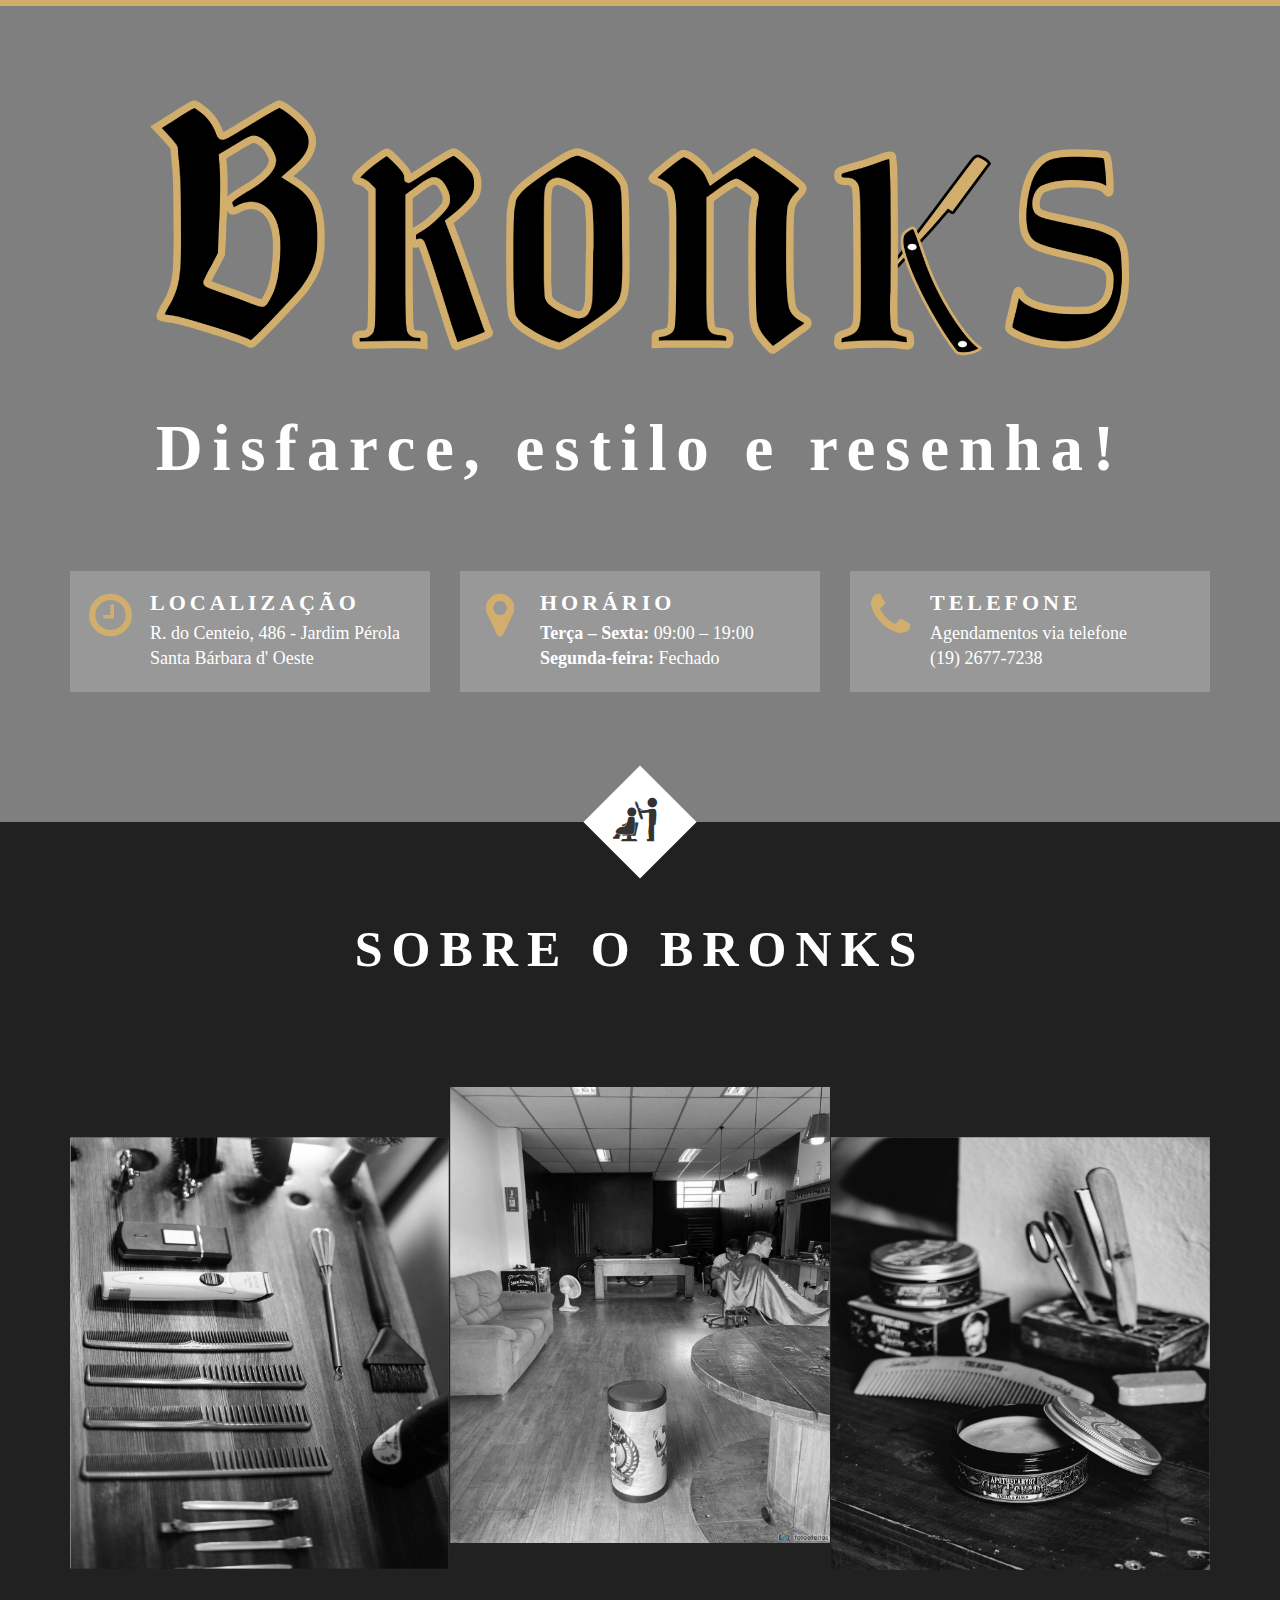
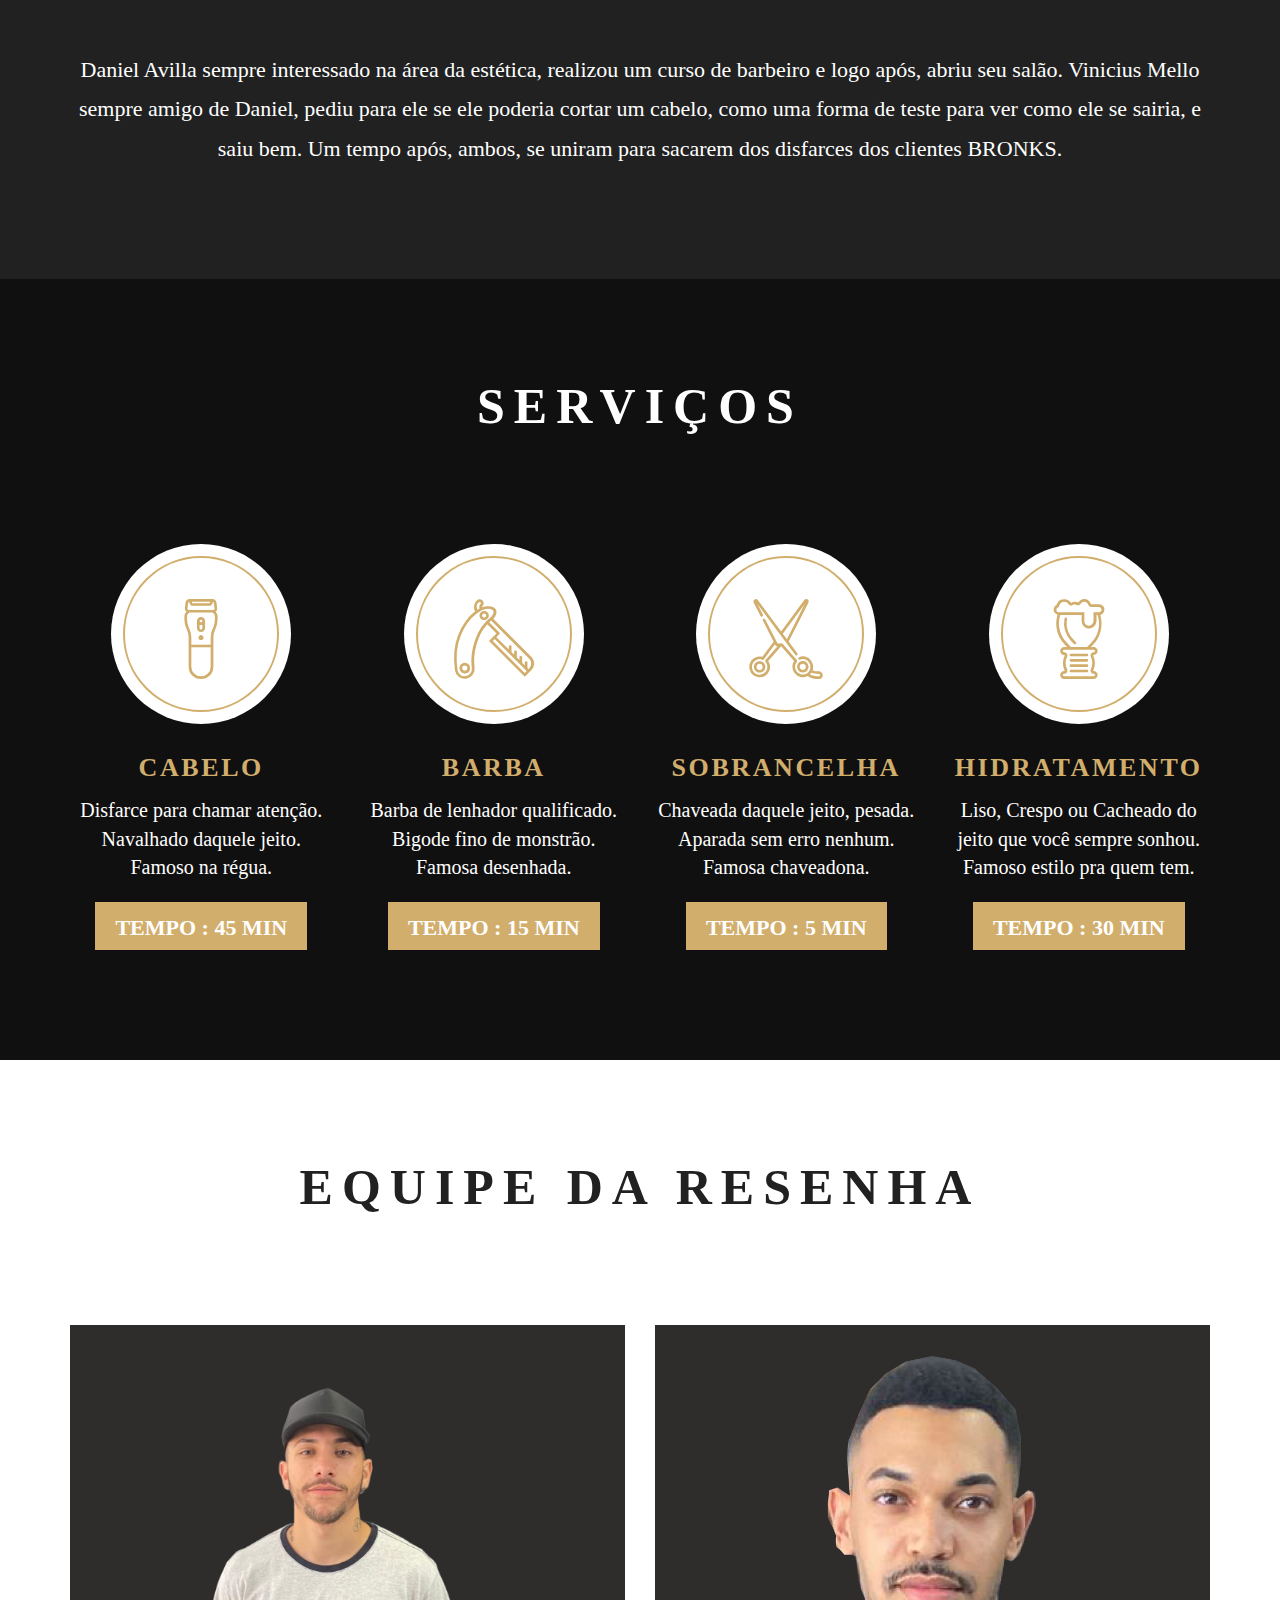
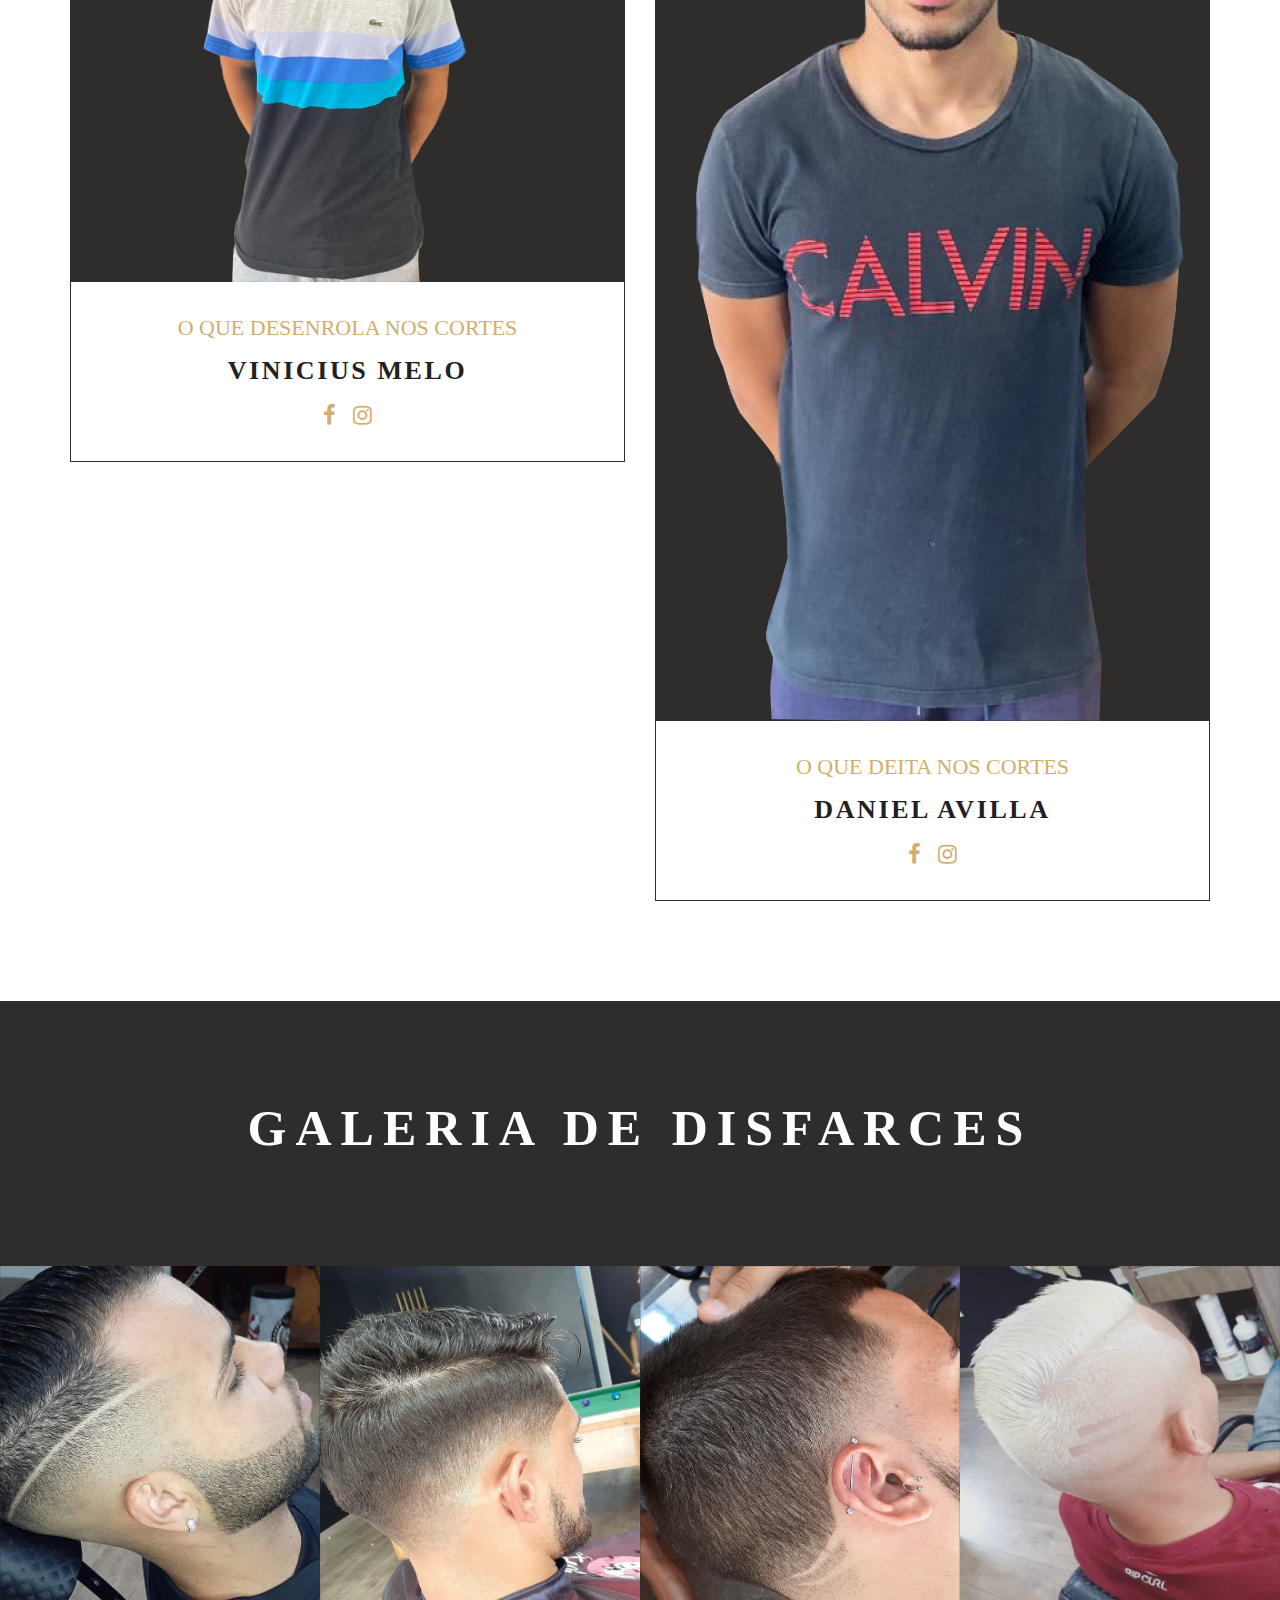
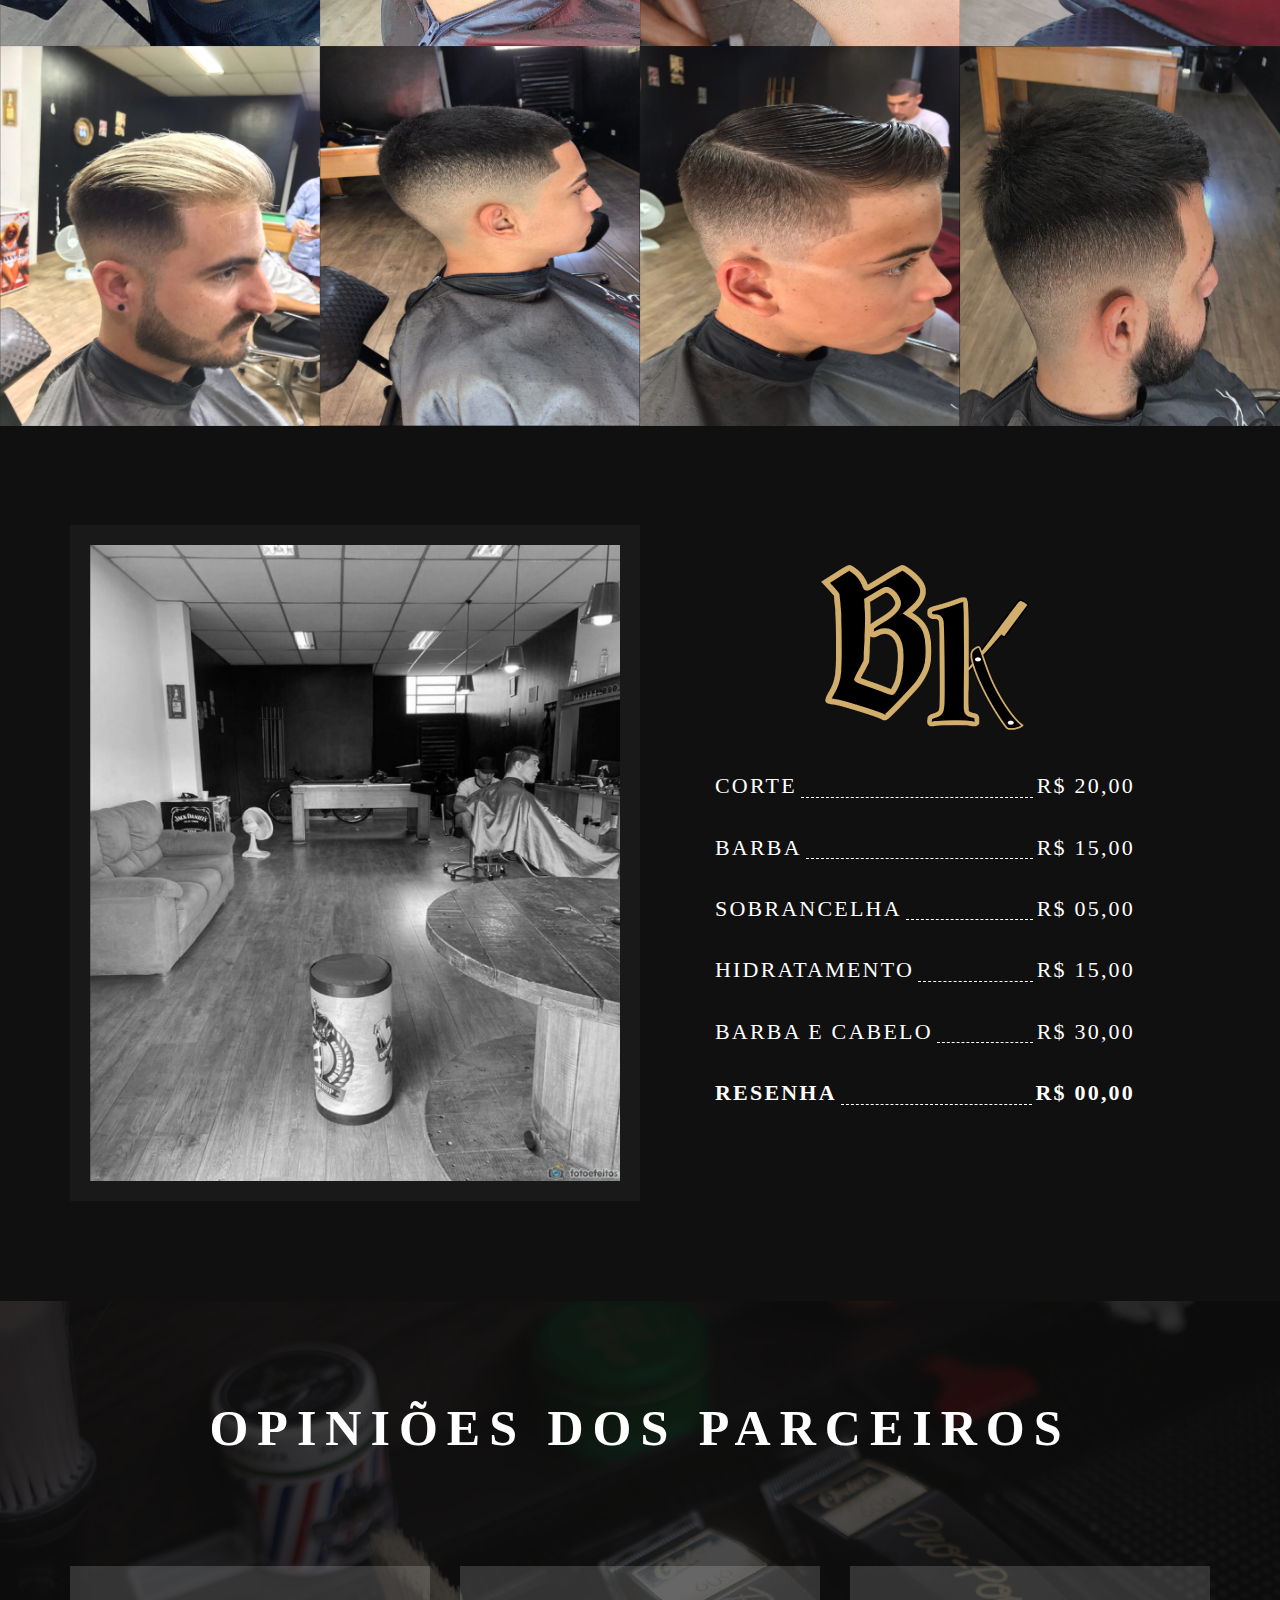
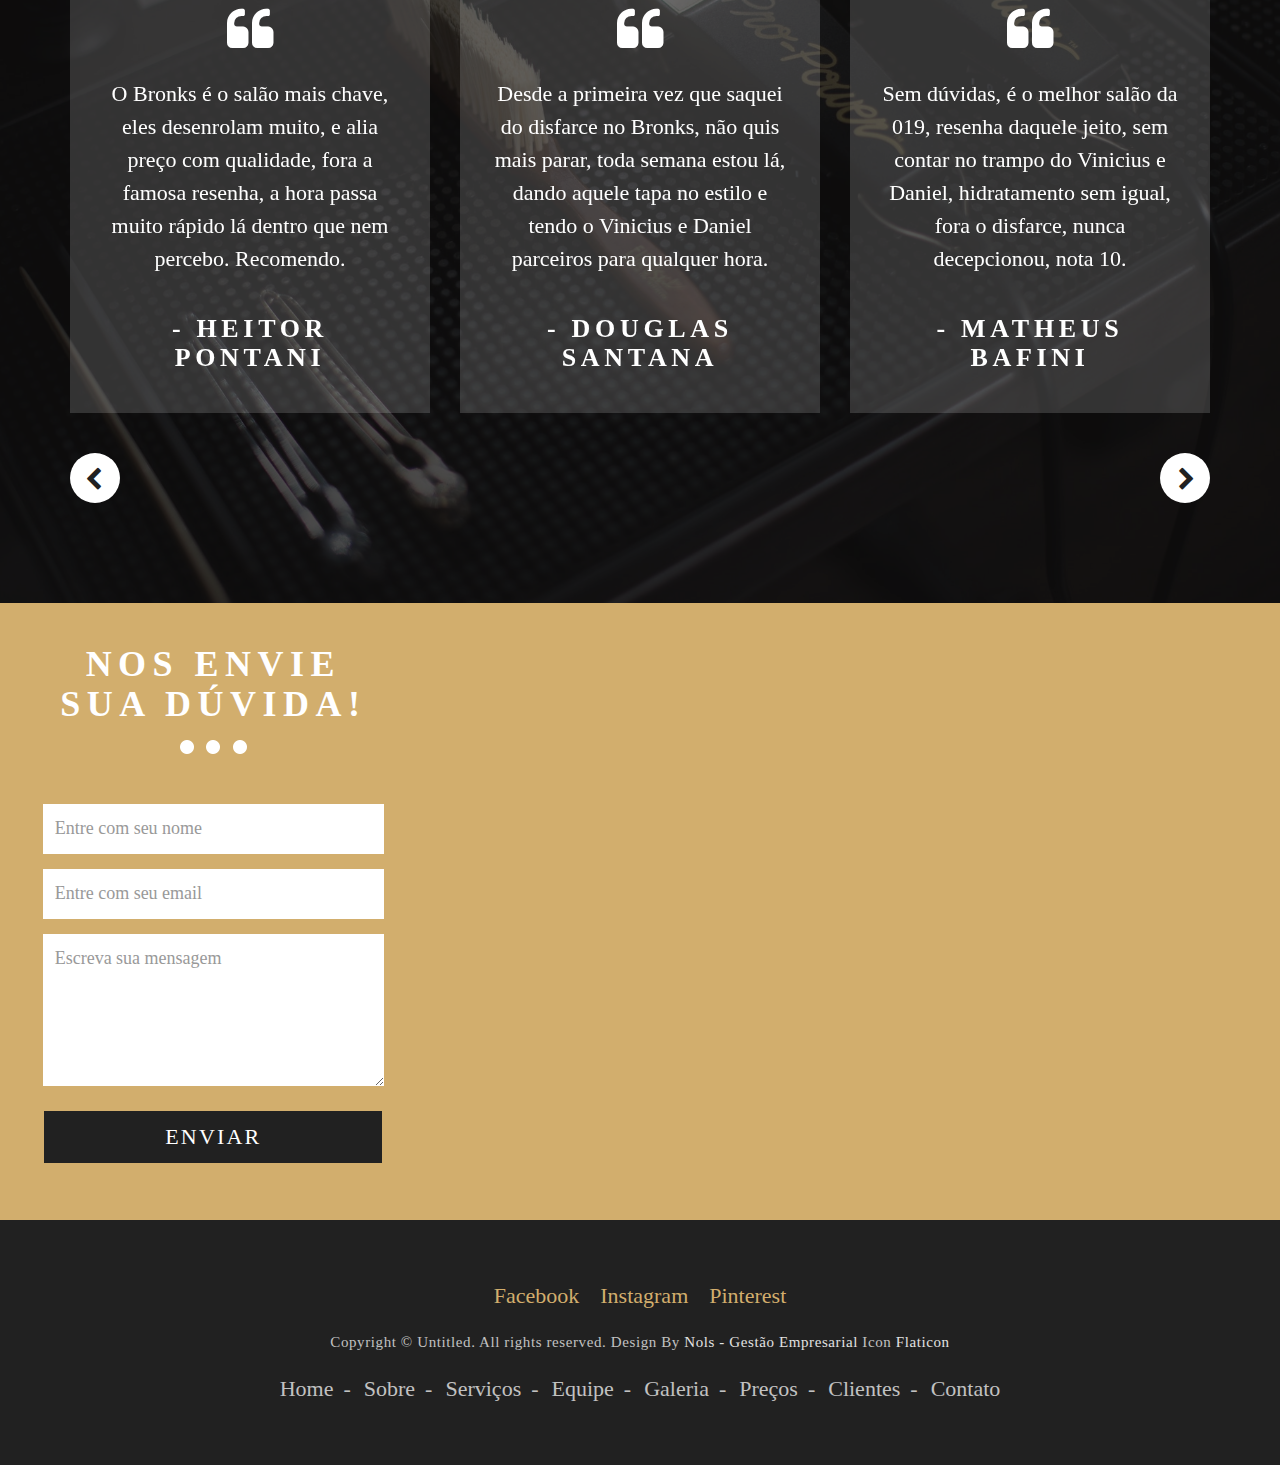
==== index.html @ 3aa50d5a "Commit inicial" ====
<!DOCTYPE html>
<html lang="br">
<head>
	<!-- Meta -->
	<meta charset="utf-8">
	<meta http-equiv="X-UA-Compatible" content="IE=edge">
	<meta name="viewport" content="width=device-width, initial-scale=1.0">
	<meta name="description" content="">
    <meta name="keywords" content="">
	<meta name="author" content="Awaiken Theme">
	
	<!-- Page Title -->
	<title>Bronks Barbershop</title>

	<!-- Google Fonts css-->
	<link href="https://fonts.googleapis.com/css?family=Josefin+Sans:400,600,700%7CMontserrat:400,500,600,700,800,900" rel="stylesheet">

	<!-- Bootstrap css -->
	<link href="css/bootstrap.min.css" rel="stylesheet" media="screen">

	<!-- Font Awesome & Flat icon css-->
	<link href="css/font-awesome.min.css" rel="stylesheet" media="screen">
	<link href="css/flaticon.css" rel="stylesheet" media="screen">
	<link rel = "shortcut icon"  href="responsivo.ico">

	<!-- Carousel css -->
	<link rel="stylesheet" href="css/owl.carousel.css">

	<!-- Slick nav css -->
	<link rel="stylesheet" href="css/slicknav.css">

	<!-- Main custom css -->
	<link href="css/custom.css" rel="stylesheet" media="screen" >

	<!-- HTML5 shim and Respond.js for IE8 support of HTML5 elements and media queries -->
    <!-- WARNING: Respond.js doesn't work if you view the page via file:// -->
    <!--[if lt IE 9]>
      <script src="https://oss.maxcdn.com/html5shiv/3.7.2/html5shiv.min.js"></script>
      <script src="https://oss.maxcdn.com/respond/1.4.2/respond.min.js"></script>
	<![endif]-->
	
</head>
<body data-spy="scroll" data-target="#navigation" data-offset="71">
	<!-- Preloader starts -->
	<div class="preloader">
		<div class="browser-screen-loading-content">
			<div class="loading-dots dark-gray">
				<i></i>
				<i></i>
				<i></i>
				<i></i>
			</div>
			<p class="loading-text">Carregando</p>
		</div>
    </div>
	<!-- Preloader Ends -->
	
	<!-- Header Section Starts-->
	<header>
		<nav id="main-nav" class="navbar navbar-default navbar-fixed-top">
			<div class="container">
				<div class="navbar-header">
					<!-- Logo starts -->
					<a class="navbar-brand" href="#">
						<img src="images/responsivo.png" alt="Barbershop" />
					</a>
					<!-- Logo Ends -->
					
					<!-- Responsive Menu button starts -->
					<div class="navbar-toggle">
					</div>
					<!-- Responsive Menu button Ends -->
				</div>
				
				<div id="responsive-menu"></div>
				
				<!-- Navigation starts -->
				<div class="navbar-collapse collapse" id="navigation">
					<ul class="nav navbar-nav navbar-right main-navigation" id="main-menu">
						<li class="active"><a href="#home">Home</a></li>
						<li><a href="#about">Sobre</a></li>
						<li><a href="#service">Serviços</a></li>
						<li><a href="#ourteam">Equipe</a></li>
						<li><a href="#gallery">Galeria</a></li>
						<li><a href="#pricing">Preços</a></li>
						<li><a href="#testimonial">Depoimentos</a></li>
						<li><a href="#contact">Contato</a></li>
						<li> <a href="index_ingles.html"> <img src="images/eua.png"> </a> </li>
						
					</ul>
				</div>
				<!-- Navigation Ends -->
			</div>
		</nav>
	</header>
	<!-- Header Section Ends-->
	
	<!-- Banner Section Starts -->
	<section class="banner" id="home">
		<div class="container">
			<div class="row">
				<div class="col-md-12">
					<div class="header-banner">
						<img src="images/logo.png" alt="Logo" />
					
						<h3> Disfarce, estilo e resenha! </h3>
					</div>
				</div>
			</div>
			
			<div class="row">
				<div class="col-md-4">
					<div class="banner-info-single">
						<div class="icon-box"><i class="fa fa-clock-o"></i></div>
						<h3>Localização</h3>
						<p>R. do Centeio, 486 - Jardim Pérola </p>
						<p>Santa Bárbara d' Oeste </p>
					</div>
				</div>
				
				<div class="col-md-4">
					<div class="banner-info-single">
						<div class="icon-box"><i class="fa fa-map-marker"></i></div>
						<h3>Horário</h3>
						
						<p> <strong>Terça – Sexta: </strong> 09:00 – 19:00</p>
						<p> <strong> Segunda-feira: </strong> Fechado</p>
					</div>
				</div>
				
				<div class="col-md-4">
					<div class="banner-info-single">
						<div class="icon-box"><i class="fa fa-phone"></i></div>
						<h3>Telefone</h3>
					
						<p>Agendamentos via telefone</p>
						<p>(19) 2677-7238</p>
					</div>
				</div>
			</div>
		</div>
		
		
		<div class="banner-icon"><i class="flaticon-hair-salon-situation"></i></div>
	</section>
	<!-- Banner Section Ends -->
	
	<!-- About us section starts -->
	<section class="aboutus" id="about"> 
		<div class="container">
			<div class="row">
				<div class="col-md-12">
					<div class="main-title">
						<h2>Sobre o Bronks</h2>
					</div>
				</div>
			</div>
			
			<div class="row">
				<div class="col-md-12">
					<div class="about-image">
						<div class="about-img-single">
							<img src="images/tesoura.png" alt="" />
						</div>
						
						<div class="about-img-single">
							<img src="images/salao_pb.png"/>
						</div>
						
						<div class="about-img-single">
							<img src="images/sobre3_pb.png" alt="" />
						</div>
					</div>
					
					<div class="about-desc">
						<p>  Daniel Avilla sempre interessado na área da estética, realizou um curso de barbeiro e logo após, abriu seu salão. Vinicius Mello sempre amigo de Daniel, pediu para ele se ele poderia cortar um cabelo, como uma forma de teste para ver como ele se sairia, e saiu bem. Um tempo após, ambos, se uniram para sacarem dos disfarces dos clientes BRONKS. </p>
						
					</div>
				</div>
			</div>
		</div>
	</section>
	<!-- About us section ends -->
	
	<!-- Services section starts -->
	<section class="service" id="service">
		<div class="container">
			<div class="row">
				<div class="col-md-12">
					<div class="main-title">
						<h2>Serviços</h2>
					</div>
				</div>
			</div>
			
			<div class="row">
				<div class="col-md-3 col-sm-6">
					<div class="service-single">
						<div class="icon-box-outer">
							<div class="icon-box">
								<i class="flaticon-shaver"></i>
							</div>
						</div>
						
						<h3>Cabelo</h3>
						<p>Disfarce para chamar atenção. Navalhado daquele jeito. Famoso na régua.</p>
						<h5>Tempo : 45 Min</h5>
					</div>
				</div>
				
				<div class="col-md-3 col-sm-6">
					<div class="service-single">
						<div class="icon-box-outer">
							<div class="icon-box">
								<i class="flaticon-razor"></i>
							</div>
						</div>
						
						<h3>Barba</h3>
						<p>Barba de lenhador qualificado. Bigode fino de monstrão. Famosa desenhada.</p>
						<h5>Tempo : 15 Min</h5>
					</div>
				</div>
				
				<div class="col-md-3 col-sm-6">
					<div class="service-single">
						<div class="icon-box-outer">
							<div class="icon-box">
								<i class="flaticon-scissors"></i>
							</div>
						</div>
						
						<h3>Sobrancelha</h3>
						<p>Chaveada daquele jeito, pesada. Aparada sem erro nenhum. Famosa chaveadona.</p>
						<h5>Tempo : 5 Min</h5>
					</div>
				</div>
				
				<div class="col-md-3 col-sm-6">
					<div class="service-single">
						<div class="icon-box-outer">
							<div class="icon-box">
								<i class="flaticon-brush"></i>
							</div>
						</div>
						
						<h3>Hidratamento</h3>
						<p>Liso, Crespo ou Cacheado do jeito que você sempre sonhou. Famoso estilo pra quem tem.</p>
						<h5>Tempo : 30 Min</h5>
					</div>
					
				</div>
			</div>
		</div>
	</section>
	<!-- Services section ends -->
	
	<!-- Our Team section starts -->
	<section class="ourteam" id="ourteam">
		<div class="container">
			<div class="row">
				<div class="col-md-12">
					<div class="main-title">
						<h2>Equipe da resenha</h2>
					</div>
				</div>
			</div>
			
			<div class="row">
				<div class="col-md-6">
					<div class="team-box">
						<figure>
							<img src="images/vinicius.png"/>
						</figure>
						
						<div class="team-entry">
							<p>O que desenrola nos cortes</p>
							<h3>Vinicius Melo</h3>
							<div class="team-social">
								<a href="#"><i class="fa fa-facebook"></i></a>
								<a href="#"><i class="fa fa-instagram"></i></a>
								<!--<a href="#"><i class="fa fa-pinterest-p"></i></a>
								<a href="#"><i class="fa fa-linkedin"></i></a>
								<a href="#"><i class="fa fa-twitter"></i></a>-->
							</div>
						</div>
					</div>
				</div>
				
				<div class="col-md-6">
					<div class="team-box">
						<figure>
							<img src="images/porteiro.png" alt="" />
						</figure>
						
						<div class="team-entry">
							<p>O que deita nos cortes</p>
							<h3>Daniel Avilla</h3>
							<div class="team-social">
								<a href="#"><i class="fa fa-facebook"></i></a>
								<a href="#"><i class="fa fa-instagram"></i></a>
								<!--<a href="#"><i class="fa fa-pinterest-p"></i></a>
								<a href="#"><i class="fa fa-linkedin"></i></a>
								<a href="#"><i class="fa fa-twitter"></i></a>-->
							</div>
						</div>
					</div>
				</div>
				
				
			
			
		</div>
	</section>
	<!-- Our Team section ends -->
	
	<!-- Photo Gallery section starts -->
	<section class="gallery" id="gallery">
		<div class="container-fluid">
			<div class="row no-pad">
				<div class="col-md-12">
					<div class="main-title">
						<h2>Galeria de disfarces</h2>
					</div>
				</div>
			</div>
			
			<div class="row no-pad">
				<div class="col-md-3 col-sm-4 col-xs-6">
					<div class="gallery-box">
						<figure>
							<img src="images/8.png" alt="" />
						</figure>
						
						<div class="gallery-overlay">
							<div class="gallery-info">
								<p>Riscadão</p>
							</div>
						</div>
					</div>
				</div>
				
				<div class="col-md-3 col-sm-4 col-xs-6">
					<div class="gallery-box">
						<figure>
							<img src="images/7.png" alt="" />
						</figure>
						
						<div class="gallery-overlay">
							<div class="gallery-info">
								<p>Disfarce baixo</p>
							</div>
						</div>
					</div>
				</div>
				
				<div class="col-md-3 col-sm-4 col-xs-6">
					<div class="gallery-box">
						<figure>
							<img src="images/6.png" alt="" />
						</figure>
						
						<div class="gallery-overlay">
							<div class="gallery-info">
								<p>Duas garras</p>
							</div>
						</div>
					</div>
				</div>
				
				<div class="col-md-3 col-sm-4 col-xs-6">
					<div class="gallery-box">
						<figure>
							<img src="images/e.png" alt="" />
						</figure>
						
						<div class="gallery-overlay">
							<div class="gallery-info">
								<p>Platinadão</p>
							</div>
						</div>
					</div>
				</div>
				
				<div class="col-md-3 col-sm-4 col-xs-6">
					<div class="gallery-box">
						<figure>
							<img src="images/d.png" alt="" />
						</figure>
						
						<div class="gallery-overlay">
							<div class="gallery-info">
								<p>Undercut</p>
							</div>
						</div>
					</div>
				</div>
				
				<div class="col-md-3 col-sm-4 col-xs-6">
					<div class="gallery-box">
						<figure>
							<img src="images/c.png" alt="" />
						</figure>
						
						<div class="gallery-overlay">
							<div class="gallery-info">
								<p>Baixinho</p>
							</div>
						</div>
					</div>
				</div>
				
				<div class="col-md-3 col-sm-4 col-xs-6">
					<div class="gallery-box">
						<figure>
							<img src="images/b.png" alt="" />
						</figure>
						
						<div class="gallery-overlay">
							<div class="gallery-info">
								<p>Degrade lado</p>
							</div>
						</div>
					</div>
				</div>
				
				<div class="col-md-3 col-sm-4 col-xs-6">
					<div class="gallery-box">
						<figure>
							<img src="images/a.png" alt="" />
						</figure>
						
						<div class="gallery-overlay">
							<div class="gallery-info">
								<p>Social</p>
							</div>
						</div>
					</div>
				</div>
			</div>
		</div>
	</section>
	<!-- Photo Gallery section ends -->
	
	<!-- Pricing Section starts -->
	<div class="pricing" id="pricing">
		<div class="container">
			<div class="row no-pad">
				<div class="col-md-6">
					<div class="store-image">
						<img src="images/salao_pb.png" alt="" />
					</div>
				</div>
				
				<div class="col-md-6">
					<div class="pricing-logo">
						<img src="images/logo_precos.png">
					</div>
					
					<div class="price-list">
						<div class="price-item">Corte</div>
						<div class="price-line"></div>
						<div class="price-amount">R$ 20,00</div>
					</div>
					
					<div class="price-list">
						<div class="price-item">Barba</div>
						<div class="price-line"></div>
						<div class="price-amount">R$ 15,00</div>
					</div>
					
					<div class="price-list">
						<div class="price-item">Sobrancelha</div>
						<div class="price-line"></div>
						<div class="price-amount">R$ 05,00</div>
					</div>
					
					<div class="price-list">
						<div class="price-item">Hidratamento</div>
						<div class="price-line"></div>
						<div class="price-amount">R$ 15,00</div>
					</div>
					
					
					<div class="price-list">
						<div class="price-item">Barba e Cabelo</div>
						<div class="price-line"></div>
						<div class="price-amount">R$ 30,00</div>
					</div>
					
					

					<div class="price-list">
						<div class="price-item"> <strong>Resenha </strong> </div>
						<div class="price-line"></div>
						<div class="price-amount"><strong>R$ 00,00</strong> </div>
					</div>

				</div>
			</div>
		</div>
	</div>
	<!-- Pricing Section ends -->
		
	<!-- Testimonial section starts -->
	<section class="testimonial" id="testimonial">
		<div class="container">
			<div class="row">
				<div class="col-md-12">
					<div class="main-title">
						<h2>Opiniões dos parceiros</h2>
					</div>
				</div>
			</div>
			
			<div class="row">
				<div class="col-md-12">
					<!-- Header slider starts -->
					<div class="owl-carousel owl-theme testimonial-slider" id="testimonial-slider">
						<div class="item">
							<div class="testimonial-single">
								<div class="icon-box">
									<i class="fa fa-quote-left"></i>
								</div>								
								<p> O Bronks é o salão mais chave, eles desenrolam muito, e alia preço com qualidade, fora a famosa resenha, a hora passa muito rápido lá dentro que nem percebo. Recomendo.</p>
								<h3>- Heitor Pontani</h3>
							</div>
						</div>
						
						<div class="item">
							<div class="testimonial-single">
								<div class="icon-box">
									<i class="fa fa-quote-left"></i>
								</div>
								
								<p>Desde a primeira vez que saquei do disfarce no Bronks, não quis mais parar, toda semana estou lá, dando aquele tapa no estilo e tendo o Vinicius e Daniel parceiros para qualquer hora. </p>
								<h3>- Douglas Santana </h3>
							</div>
						</div>
						
						<div class="item">
							<div class="testimonial-single">
								<div class="icon-box">
									<i class="fa fa-quote-left"></i>
								</div>
								
								<p>Sem dúvidas, é o melhor salão da 019, resenha daquele jeito, sem contar no trampo do Vinicius e Daniel, hidratamento sem igual, fora o disfarce, nunca decepcionou, nota 10.</p>
								<h3>- Matheus Bafini</h3>
							</div>
						</div>
						
						<div class="item">
							<div class="testimonial-single">
								<div class="icon-box">
									<i class="fa fa-quote-left"></i>
								</div>
								
								<p>Nota 10 pra barbearia. Diferente de todas que já cortei, trabalho impecável, parceria e o ambiente é chave, bem aconchegante e da pra ganhar de uns patos na mesa de sinuca. </p>
								<h3>- Jefferson Rodrigo</h3>
							</div>
						</div>
						
						<div class="item">
							<div class="testimonial-single">
								<div class="icon-box">
									<i class="fa fa-quote-left"></i>
								</div>
								
								<p>Só serviços de excelência o Bronks faz, além de toda essa qualidade, os caras tem seu diferencial, são parceiros e o ambiente da barbearia é top. Recomendo de olhos fechados.</p>
								<h3>- Carlos Eduardo</h3>
							</div>
						</div>
						
						<div class="item">
							<div class="testimonial-single">
								<div class="icon-box">
									<i class="fa fa-quote-left"></i>
								</div>
								
								<p>Recomendo de olhos fechados a todo mundo. Monstra a barbearia, só tapa na qualidade e estilo. Os produtos usados, são de alta qualidade e preço muito bom, sem igual.</p>
								<h3>- Anthony Cristiano</h3>
							</div>
						</div>
						

					</div>
					<!-- Header slider ends -->
				</div>
			</div>
		</div>
	</section>
	<!-- Testimonial section ends -->
	
	<!-- Contactus section starts -->
	<section class="contactus" id="contact">
		<div class="container-fluid">
			<div class="row no-pad">
				<div class="col-md-4">
					<div class="contact-form">
						<h2 class="contact-form-title">Nos envie sua dúvida!</h2>
						
						<form>
							<div class="form-group">
								<input type="text" class="form-control" placeholder="Entre com seu nome" />
							</div>
							
							<div class="form-group">
								<input type="text" class="form-control" placeholder="Entre com seu email" />
							</div>
							
							<div class="form-group">
								<textarea class="form-control" rows="5" placeholder="Escreva sua mensagem"></textarea>
							</div>
							
							<div class="form-group">
								<input type="submit" class="btn-contact" value="Enviar"/>
							</div>
						</form>
					</div>
				</div>
				
				<div class="col-md-8">
					<div class="google-map">
						<iframe src="https://www.google.com/maps/embed?pb=!1m18!1m12!1m3!1d3679.6131694026612!2d-47.37330268462496!3d-22.742615037751982!2m3!1f0!2f0!3f0!3m2!1i1024!2i768!4f13.1!3m3!1m2!1s0x94c89c75670a086d%3A0x18bdef42deaf64d5!2sBarbearia%20bronks!5e0!3m2!1spt-BR!2sbr!4v1593318056242!5m2!1spt-BR!2sbr" height="600" style="border:0;width:100%;" allowfullscreen></iframe>
					
				</div>
			</div>
		</div>
	</section>
	<!-- Contactus section ends -->
	
	<footer>
		<div class="container">
			<div class="row">
				<div class="col-md-12">
					<div class="footer-social">
						<a href="#">Facebook</a>
						<!--<a href="#">Twitter</a>-->
						<a href="#">Instagram</a>
						<a href="#">Pinterest</a>
						<!--<a href="#">Googleplus</a>
						<a href="#">Linkedin</a>-->
					</div>
					
					<div class="site-info">
						<p>Copyright &copy; Untitled. All rights reserved. Design By <a href="https://awaikenthemes.com/" target="_blank">Nols - Gestão Empresarial</a>  Icon <a href="https://www.flaticon.com/" target="_blank">Flaticon</a></p>
					</div>
					
					<div class="footer-menu">
						<ul>
							<li><a href="#">Home</a></li>
							<li><a href="#">Sobre</a></li>
							<li><a href="#">Serviços</a></li>
							<li><a href="#">Equipe</a></li>
							<li><a href="#">Galeria</a></li>
							<li><a href="#">Preços</a></li>
							<li><a href="#">Clientes</a></li>
							<li><a href="#">Contato</a></li>
						</ul>
					</div>
				</div>
			</div>
		</div>
	</footer>
	
    <!-- Jquery Library File -->
	<script src="js/jquery-1.12.4.min.js"></script>
	<!-- SmoothScroll -->
	<script src="js/SmoothScroll.js"></script>
    <!-- Bootstrap js file -->
	<script src="js/bootstrap.min.js"></script>
	<!-- Slick Nav js file -->
	<script src="js/jquery.slicknav.js"></script>
	<!-- Owl Carousel js file -->
	<script src="js/owl.carousel.js"></script>
    <!-- Main Custom js file -->
    <script src="js/function.js"></script>
</body>
</html>
---- css/flaticon.css ----
/*
  	Flaticon icon font: Flaticon
  	Creation date: 04/09/2017 15:24
  	*/

@font-face {
  font-family: "Flaticon";
  src: url("../fonts/Flaticon.eot");
  src: url("../fonts/Flaticon.eot?#iefix") format("embedded-opentype"),
       url("../fonts/Flaticon.woff") format("woff"),
       url("../fonts/Flaticon.ttf") format("truetype"),
       url("../fonts/Flaticon.svg#Flaticon") format("svg");
  font-weight: normal;
  font-style: normal;
}

@media screen and (-webkit-min-device-pixel-ratio:0) {
  @font-face {
    font-family: "Flaticon";
    src: url("./Flaticon.svg#Flaticon") format("svg");
  }
}

[class^="flaticon-"]:before, [class*=" flaticon-"]:before,
[class^="flaticon-"]:after, [class*=" flaticon-"]:after {   
	font-family: Flaticon;
	font-style: normal;
}

.flaticon-hair-salon-situation:before { content: "\f100"; }
.flaticon-brush:before { content: "\f101"; }
.flaticon-shaving-brush:before { content: "\f102"; }
.flaticon-barber-chair-1:before { content: "\f103"; }
.flaticon-barber-chair:before { content: "\f104"; }
.flaticon-shaver:before { content: "\f105"; }
.flaticon-razor:before { content: "\f106"; }
.flaticon-scissors:before { content: "\f107"; }
---- css/custom.css ----
/*
	Template Name 	: Barbershop and Hair Salon HTML Template
	Author 			: Awaiken Theme
	Author Url 		: https://awaikenthemes.com
*/

@font-face {
	font-family: 'Times New Roman', Times, serif;
	src: url('../fonts/NoemieScriptRegular.eot');
	src: url('../fonts/NoemieScriptRegular.eot?#iefix') format('embedded-opentype'),
		url('../fonts/NoemieScriptRegular.woff2') format('woff2'),
		url('../fonts/NoemieScriptRegular.woff') format('woff'),
		url('../fonts/NoemieScriptRegular.ttf') format('truetype'),
		url('../fonts/NoemieScriptRegular.svg#NoemieScriptRegular') format('svg');
	font-weight: normal;
	font-style: normal;
}

body{
	font-size: 20px;
	font-family: 'Times New Roman', Times, serif;
}

h1,
h2,
h3,
h4,
h5,
h6{
	margin-top:0;
	font-family: 'Times New Roman', Times, serif;
	font-weight: 700;
}

img{
	max-width: 100%;
}

a:hover{
	text-decoration: none;
	outline: 0;
}

a:focus{
	text-decoration: none;
	outline: 0;
}

::-moz-selection { /* Code for Firefox */
    color: #fff;
    background: #d2ae6d;
}

::selection {
    color: #fff;
    background: rgb(192, 181, 181) ;
}

.preloader{
    background: #d2ae6d ;
    bottom: 0;
    left: 0;
    position: fixed;
    right: 0;
    top: 0;
    z-index: 99999;
}

.browser-screen-loading-content {
    text-align: center;
    height: 2em;
    max-width: 100%;
    position: absolute;
    top: 0;
    right: 0;
    bottom: 3em;
    left: 0;
    margin: auto;
}

.loading-dots {
    margin-left: -1.5em;
    opacity: 0;
    -ms-filter: "progid:DXImageTransform.Microsoft.Alpha(Opacity=0)";
    filter: alpha(opacity=0);
    -webkit-animation: loading-dots-fadein .5s linear forwards;
    -moz-animation: loading-dots-fadein .5s linear forwards;
    -o-animation: loading-dots-fadein .5s linear forwards;
    -ms-animation: loading-dots-fadein .5s linear forwards;
    animation: loading-dots-fadein .5s linear forwards;
}

.loading-dots i {
    width: .5em;
    height: .5em;
    display: inline-block;
    vertical-align: middle;
    background: #fff;
    -webkit-border-radius: 50%;
    border-radius: 50%;
    margin: 0 .125em;
    -webkit-animation: loading-dots-middle-dots .5s linear infinite;
    -moz-animation: loading-dots-middle-dots .5s linear infinite;
    -o-animation: loading-dots-middle-dots .5s linear infinite;
    -ms-animation: loading-dots-middle-dots .5s linear infinite;
    animation: loading-dots-middle-dots .5s linear infinite;
}

.loading-dots.dark-gray i {
    background: #fff;
}

.loading-dots i:first-child {
    -webkit-animation: loading-dots-first-dot .5s infinite;
    -moz-animation: loading-dots-first-dot .5s linear infinite;
    -o-animation: loading-dots-first-dot .5s linear infinite;
    -ms-animation: loading-dots-first-dot .5s linear infinite;
    animation: loading-dots-first-dot .5s linear infinite;
    opacity: 0;
    -ms-filter: "progid:DXImageTransform.Microsoft.Alpha(Opacity=0)";
    filter: alpha(opacity=0);
    -webkit-transform: translate(-1em);
    -moz-transform: translate(-1em);
    -o-transform: translate(-1em);
    -ms-transform: translate(-1em);
    transform: translate(-1em);
}

.loading-dots i:last-child {
    -webkit-animation: loading-dots-last-dot .5s linear infinite;
    -moz-animation: loading-dots-last-dot .5s linear infinite;
    -o-animation: loading-dots-last-dot .5s linear infinite;
    -ms-animation: loading-dots-last-dot .5s linear infinite;
    animation: loading-dots-last-dot .5s linear infinite;
}

.loading-text{
	color: #fff;
	margin-top: 20px;
	letter-spacing: 0.1em;
}

@-moz-keyframes loading-dots-fadein {
    100% {
        opacity: 1;
        -ms-filter: none;
        filter: none
    }
}

@-webkit-keyframes loading-dots-fadein {
    100% {
        opacity: 1;
        -ms-filter: none;
        filter: none
    }
}

@-o-keyframes loading-dots-fadein {
    100% {
        opacity: 1;
        -ms-filter: none;
        filter: none
    }
}

@keyframes loading-dots-fadein {
    100% {
        opacity: 1;
        -ms-filter: none;
        filter: none
    }
}

@-moz-keyframes loading-dots-first-dot {
    100% {
        -webkit-transform: translate(1em);
        -moz-transform: translate(1em);
        -o-transform: translate(1em);
        -ms-transform: translate(1em);
        transform: translate(1em);
        opacity: 1;
        -ms-filter: none;
        filter: none
    }
}

@-webkit-keyframes loading-dots-first-dot {
    100% {
        -webkit-transform: translate(1em);
        -moz-transform: translate(1em);
        -o-transform: translate(1em);
        -ms-transform: translate(1em);
        transform: translate(1em);
        opacity: 1;
        -ms-filter: none;
        filter: none
    }
}

@-o-keyframes loading-dots-first-dot {
    100% {
        -webkit-transform: translate(1em);
        -moz-transform: translate(1em);
        -o-transform: translate(1em);
        -ms-transform: translate(1em);
        transform: translate(1em);
        opacity: 1;
        -ms-filter: none;
        filter: none
    }
}

@keyframes loading-dots-first-dot {
    100% {
        -webkit-transform: translate(1em);
        -moz-transform: translate(1em);
        -o-transform: translate(1em);
        -ms-transform: translate(1em);
        transform: translate(1em);
        opacity: 1;
        -ms-filter: none;
        filter: none
    }
}

@-moz-keyframes loading-dots-middle-dots {
    100% {
        -webkit-transform: translate(1em);
        -moz-transform: translate(1em);
        -o-transform: translate(1em);
        -ms-transform: translate(1em);
        transform: translate(1em)
    }
}

@-webkit-keyframes loading-dots-middle-dots {
    100% {
        -webkit-transform: translate(1em);
        -moz-transform: translate(1em);
        -o-transform: translate(1em);
        -ms-transform: translate(1em);
        transform: translate(1em)
    }
}

@-o-keyframes loading-dots-middle-dots {
    100% {
        -webkit-transform: translate(1em);
        -moz-transform: translate(1em);
        -o-transform: translate(1em);
        -ms-transform: translate(1em);
        transform: translate(1em)
    }
}

@keyframes loading-dots-middle-dots {
    100% {
        -webkit-transform: translate(1em);
        -moz-transform: translate(1em);
        -o-transform: translate(1em);
        -ms-transform: translate(1em);
        transform: translate(1em)
    }
}

@-moz-keyframes loading-dots-last-dot {
    100% {
        -webkit-transform: translate(2em);
        -moz-transform: translate(2em);
        -o-transform: translate(2em);
        -ms-transform: translate(2em);
        transform: translate(2em);
        opacity: 0;
        -ms-filter: "progid:DXImageTransform.Microsoft.Alpha(Opacity=0)";
        filter: alpha(opacity=0)
    }
}

@-webkit-keyframes loading-dots-last-dot {
    100% {
        -webkit-transform: translate(2em);
        -moz-transform: translate(2em);
        -o-transform: translate(2em);
        -ms-transform: translate(2em);
        transform: translate(2em);
        opacity: 0;
        -ms-filter: "progid:DXImageTransform.Microsoft.Alpha(Opacity=0)";
        filter: alpha(opacity=0)
    }
}

@-o-keyframes loading-dots-last-dot {
    100% {
        -webkit-transform: translate(2em);
        -moz-transform: translate(2em);
        -o-transform: translate(2em);
        -ms-transform: translate(2em);
        transform: translate(2em);
        opacity: 0;
        -ms-filter: "progid:DXImageTransform.Microsoft.Alpha(Opacity=0)";
        filter: alpha(opacity=0)
    }
}

@keyframes loading-dots-last-dot {
    100% {
        -webkit-transform: translate(2em);
        -moz-transform: translate(2em);
        -o-transform: translate(2em);
        -ms-transform: translate(2em);
        transform: translate(2em);
        opacity: 0;
        -ms-filter: "progid:DXImageTransform.Microsoft.Alpha(Opacity=0)";
        filter: alpha(opacity=0)
    }
}
/************************************/
/*****    Navigation area css   *****/
/************************************/

.navbar{
	margin-bottom: 0;
	top: -72px;
}

.navbar-brand{
	padding: 1px 15px;
}

.navbar-brand img{
	
	transition: all 0.3s;
}

.navbar-brand h1{
	font-size: 30px;
	margin: 0;
	color: #fff;
	transition: all 0.5s;
	-webkit-transition: all 0.5s;
	-moz-transition: all 0.5s;
	text-transform: uppercase;
}

.navbar-brand h1 i{
	position: relative;
	top: 3px;
	color: #ecae1a;
	transition: all 0.5s;
	-webkit-transition: all 0.5s;
	-moz-transition: all 0.5s;
}

.navbar-default{
	background:#d2ae6d;
	border: none;
	border-bottom: 1px solid transparent;
	padding: 10px 0;
	border-radius: 0;
	z-index: 12;
	transition: all 0.4s;
	-webkit-transition: all 0.4s;
	-moz-transition: all 0.4s;
}

.navbar-default .navbar-nav>li>a:hover{
	color: #fff;
}

.navbar-default .navbar-nav>li>a:focus{
	color: #fff;
}

.navbar-default .navbar-nav>li>a{
	font-size: 16px;
	text-transform: uppercase;
	color: #fff;
	letter-spacing: 0.04em;
	padding: 17px 15px 13px; 
	position: relative;
}

.active a{
	background: none !important;
	color: #282828 !important;
}

.navbar-default .active a:after{
	transform: scale(1) !important;
	-webkit-transform: scale(1) !important;
	-moz-transform: scale(1) !important;
}

.btn-custom{
	display: inline-block;
	background: #d2ae6d;
	color: #fff;
	text-transform: uppercase;
	letter-spacing: 0.12em;
	font-size: 15px;
	padding: 14px 40px;
	font-weight: 500;
	min-width: 200px;
	text-align: center;
	transition: all 0.4s;
	border-radius: 40px;
}

.btn-custom:hover{
	background: #282828;
	color: #fff;
}

.navbar-default .navbar-toggle{
	border-radius: 0;
	border-color: #fff;
	padding: 0;
}

.navbar-default .navbar-toggle .icon-bar{
	background: #fff;
}

.navbar-default .navbar-toggle:hover{
	background: none;
}

.sticky-header{
	top: 0;
}

/************************************/
/*****     Slider area css      *****/
/************************************/

.banner{
	position: relative;
	top: 0px;
	left: 0;
	width: 100%;
	background: url(../images/fundoq.png) no-repeat center center;
	background-size: cover;
	padding: 100px 0 100px;
}

.banner:before{
	content: '';
	display: block;
	position: absolute;
	left: 0;
	top: 0;
	width: 100%;
	height: 100%;
	background: rgba(0,0,0,0.50);
}

.banner-icon{
	display: block;
	position: absolute;
	left: 50%;
	bottom: -40px;
	margin-left: -40px;
	width: 80px;
	height: 80px;
	background: #fff;
	font-size: 44px;
	text-align: center;
	transform: rotate(45deg);
}

.banner-icon i{
	padding-top: 6px;
	padding-right: 16px;
	display: inline-block;
	transform: rotate(-45deg);
}

.header-banner{
	position: relative;
	z-index: 1;
	text-align: center;
}

.header-banner p{
	font-family: 'Times New Roman', Times, serif;
	font-size: 32px;
	color: rgba(255,255,255,0.76);
	padding-top: 40px;
	padding-bottom: 10px;
}

.header-banner h3{
	font-size: 65px;
	color: rgb(255, 255, 255);
	font-weight: 900;
	letter-spacing: 0.15em;
	line-height: 1.3em;
	margin-bottom: 50px;
	margin-top: 50px;;
	
}

.banner-info-single{
	background: rgba(255,255,255,0.20);
	padding: 20px;
	position: relative;
	z-index: 1;
	padding-left: 80px;
	margin: 30px 0;
}

.banner-info-single .icon-box{
	width: 60px;
	text-align: center;
	font-size: 50px;
	color: #d2ae6d;
	position: absolute;
	left: 10px;
	top: 10px;
}

.banner-info-single h3{
	color: rgb(255, 255, 255);
	text-transform: uppercase;
	font-size: 22px; 
	margin-bottom: 6px;
	letter-spacing: 0.18em;
	font-weight: bold;
}

.banner-info-single p{
	font-size: 18px;
	color: #fff;
	margin-bottom: 0;
}

.main-title{
	text-align: center;
	padding-bottom: 20px;
	
	margin-bottom: 80px;
}

.main-title h2{
	font-size: 50px;
	text-transform: uppercase;
	color: #fff;
	letter-spacing: 0.18em;
	font-weight: 600;
}

.aboutus{
	background: #212121;
	padding: 100px 0;
}

.about-image{
	
}

.about-image:after{
	content: '';
	display: block;
	clear: both;
}

.about-img-single{
	width: 33.33%;
	float: left;
}

.about-img-single:nth-of-type(1){
	text-align: right;
	padding-top: 50px;
	padding-right: 1px;
}

.about-img-single:nth-of-type(2) img{
	width: 100%;
}

.about-img-single:nth-of-type(3){
	text-align: left;
	padding-top: 50px;
	padding-left: 1px;
}

.about-desc{
	margin-top: 80px;
}

.about-desc p{
	color: #fff;
	text-align: center;
	font-size: 22px;
	font-weight: 300;
	line-height: 1.8em;
}

.service{
	background: #111010;
	padding: 100px 0;
}

.service-single{
	text-align: center;
}

.service-single .icon-box{
	background: #fff;
	width: 156px;
	height: 156px;
	border-radius:50%;
	padding-top: 24px;
	border: 2px solid #d2ae6d;
	position: relative;
}

.service-single .icon-box-outer{
	padding: 12px;
	background: #fff;
	border-radius: 50%;
	width: 180px;
	height: 180px;
	margin: 0 auto 30px;
}

.service-single .icon-box i{
	font-size: 80px;
	color: #d2ae6d;
}

.service-single h3{
	text-transform: uppercase;
	color: #d2ae6d;
	font-weight: 600;
	font-size: 26px;
	letter-spacing: 0.1em;
	margin-bottom: 14px;
}

.service-single p{
	color: #fff;
	font-weight: 300;
}

.service-single h5{
	font-size: 22px;
	display: inline-block;
	background: #d2ae6d;
	text-transform: uppercase;
	padding: 14px 20px 10px;
	color: #fff;
	margin-top: 10px;
}

.ourteam{
	padding: 100px 0;
}

.ourteam .main-title h2{
	color: #212121;
}

.team-box{
	border: 1px solid #2f2c2c;
}

.team-box figure{
	background: #2f2c2c;
	text-align: center;
	padding: 20px 20px 0 20px;
}

.team-box .team-entry{
	padding: 30px;
	text-align: center;
}

.team-box .team-entry p{
	font-size: 22px;
	color: #d2ae6d;
	text-transform: uppercase;
}

.team-box .team-entry h3{
	text-transform: uppercase;
	color: #212121;
	font-size: 26px;
	letter-spacing: 0.1em;
	margin: 14px 0;
}

.team-social a{
	display: inline-block;
	padding: 0 6px;
	font-size: 22px;
	color: #d2ae6d;
}

.team-social a:hover{
	color: #212121;
}

.gallery{
	padding: 100px 0 0;
	background: #2f2c2c;
}

.row.no-pad {
  margin-right:0;
  margin-left:0;
}

.row.no-pad > [class*='col-'] {
  padding-right:0;
  padding-left:0;
}

.gallery .container-fluid{
	padding-left: 0;
	padding-right: 0;
}

.gallery-box{
	position: relative;
}

.gallery-box figure{
	margin-bottom: -1px;
}

.gallery-overlay{
	position: absolute;
	top: 20px;
	left: 20px;
	right: 20px;
	bottom: 20px;
	background: rgba(0,0,0,0.5);
	border: 4px solid #d2ae6d;
	transition: all 0.4s;
	transform: scale(0.5);
	opacity: 0;
}

.gallery-info{
	position: absolute;
	top: 60%;
	left: 0;
	right: 0;
	transition: all 0.3s;
	text-align: center;
	transform: translate(0,-50%);
}

.gallery-box:hover .gallery-overlay{
	opacity: 1;
	transform: scale(1);
}

.gallery-box:hover .gallery-info{
	top: 50%;
	opacity: 1;
}

.gallery-info p{
	display: inline-block;
	font-family: 'Times New Roman', Times, serif;
	font-size: 22px;
	color: #d2ae6d;
	text-transform: uppercase;
	background: #fff;
	line-height: 1em;
	margin: 0;
	padding: 16px 30px 10px;
}

.pricing{
	padding: 100px 0;
	background: #111010;
}

.store-image{
	padding: 20px;
	background: rgba(255,255,255,0.04);
}

.pricing-logo{
	text-align: center;
}

.pricing-logo{
	margin-top: 40px;
	margin-bottom: 40px;
}

.price-list{
	max-width: 420px;
	margin: 0 auto 30px;
}

.price-item{
	font-size: 22px;
	text-transform: uppercase;
	color: #fff;
	letter-spacing: 0.1em;
	display: table-cell;
	white-space: nowrap;
	width: 10%;
	padding-right: 4px;
}

.price-line{
	display: table-cell;
	border-bottom: 1px dashed #fff;
	position: relative;
	bottom: 4px;
}

.price-amount{
	text-align: right;
	display: table-cell;
	font-size: 22px;
	color: #fff;
	letter-spacing: 0.1em;
	white-space: nowrap;
    width: 5%;
	padding-left: 4px;
}

.testimonial{
	padding: 100px 0;
	background: url(../images/fundo_opiniao.jpg) no-repeat center center;
	background-size: cover;
	position: relative;
}

.testimonial:before{
	content: '';
	display: block;
	position: absolute;
	top: 0;
	left: 0;
	right: 0;
	bottom: 0;
	background: rgba(17,16,16,0.76);
}

.testimonial-single{
	background: rgba(255,255,255,0.16);
	padding: 30px;
	text-align: center;
}

.testimonial-single .icon-box{
	font-size: 50px;
	color: #fff;
	margin-bottom: 10px;
	
}

.testimonial-single p{
	color: #fff;
	font-size: 22px;
	line-height: 1.5em;
}

.testimonial-single h3{
	text-transform: uppercase;
	color: #fff;
	font-size: 26px;
	letter-spacing: 0.18em;
	font-weight: 700;
	margin-top: 40px;
	
}

.testimonial-slider .owl-nav{
	margin-top: 40px;
}

.testimonial-slider .owl-nav .owl-next,
.testimonial-slider .owl-nav .owl-prev{
	width: 50px;
	height: 50px;
	background: #fff;
	color: #212121;
	text-align: center;
	border-radius: 50%;
	font-size: 24px;
	padding-top: 10px;
	transition: all 0.3s;
}

.testimonial-slider .owl-nav .owl-next{	
	float: right;
	padding-left: 3px;
}

.testimonial-slider .owl-nav .owl-prev{
	float: left;
	padding-right: 3px;
}

.testimonial-slider .owl-nav .owl-next:hover,
.testimonial-slider .owl-nav .owl-prev:hover{
	background: #d2ae6d;
	color: #fff;
}

.contactus{
	background: #d2ae6d;
}

.contactus .container-fluid{
	padding-left: 0;
	padding-right: 0;
}

.contact-form{
	padding: 10%;
	text-align: center;
}

.contact-form-title{
	background: url(../images/title-white-bg.png) no-repeat bottom center;
	font-size: 36px;
	color: #fff;
	letter-spacing: 0.18em;
	font-weight: 700;
	padding-bottom: 30px;
	text-transform: uppercase;
	margin-bottom: 50px;
}

.contact-form{
	
}

.contact-form .form-control{
	border: none;
	outline: 0;
	box-shadow: none;
	border-radius: 0;
	height: auto;
	padding: 12px;
	font-size: 18px;
}

.btn-contact{
	background: #212121;
	color: #fff;
	font-size: 22px;
	text-transform: uppercase;
	letter-spacing: 0.1em;
	border: none;
	padding: 10px 30px;
	margin-top: 10px;
	width: 338px;
}

.google-map{
	line-height: 0;
}

footer{
	background: #212121;
	padding: 60px 0;
	
}

.footer-social{
	text-align: center;
}

.footer-social a{
	display: inline-block;
	color: #d2ae6d;
	font-size: 22px;
	padding: 0 8px;
	transform: all 0.3s;
}

.footer-social a:hover{
	color: #fff;
}

.site-info{
	text-align: center;
	padding: 20px 0;
}

.site-info p{
	font-size: 15px;
	color: #c1c1c1;
	letter-spacing: 0.04em;
	margin-bottom: 0;
}

.site-info p a{
	color: #e2e2e2;
}

.site-info p a:hover{
	color: #d2ae6d;
}

.footer-menu{
	text-align: center;
}

.footer-menu ul{
	padding: 0;
	margin: 0;
	list-style: none;
}

.footer-menu ul li{
	display: inline-block;
}

.footer-menu ul li a{
	display: block;
	color: #c1c1c1;
	font-size: 22px;
	padding: 0 4px;
	transform: all 0.3s;
}

.footer-menu ul li:last-child a:after{
	display: none;
}

.footer-menu ul li a:after{
	content: '-';
	padding-left: 10px;
}

.footer-menu ul li a:hover{
	color: #d2ae6d;
}

/****************************************
		Responsive Media Query
****************************************/

@media only screen and (max-width: 991px) {
	
	.navbar-default .navbar-nav>li>a{
		font-size: 13px;
		padding: 15px 8px 10px;		
	}
	
	.service-single{
		margin-bottom: 40px;
	}
	
	.main-title h2{
		font-size: 36px;
	}
	
	.team-box{
		max-width: 480px;
		margin: 0 auto 30px;
	}
	
	.store-image{
		max-width: 568px;
		margin: 0 auto;
	}
}
	

/* Mobile Layout */
@media only screen and (max-width: 767px){
	
	#responsive-menu{
		display: block;
		
	}
	
	.navbar-brand img{
		float: left;
	}
	
	.navbar{
		padding: 2px 0;
		min-height: auto;
	}
	
	.navbar-header{
		padding: 8px 0;
	}
	
	.navbar-header:after{
		content: '';
		display: block;
		clear: both;
	}
	
	.slicknav_menu{
		margin-left: -15px;
		margin-right: -15px;
		padding: 0;
		background: none;
	}

	.slicknav_menu ul{
		background: #be9342;
	}
	
	.slicknav_menu li{
		padding: 0 10px;
	}

	.slicknav_menu .active a{
		color: #24292f;
		background: none !important;
	}
	
	.slicknav_menu a{
		color: #fff;
		padding-top: 6px;
		padding-bottom: 6px;
		text-transform: uppercase;
		border: 1px solid transparent;
	}
	
	.slicknav_menu a a{
		border: none !important;
	}
	
	.slicknav_nav .slicknav_row:hover,
	.slicknav_nav a:hover{
		color: #24292f;
	}
	
	.slicknav_menu  .active a{
		color: #24292f !important;
	}
	
	.slicknav_btn{
		padding: 4px 4px;
		background: none;
	}
	
	.slicknav_icon-bar{
		box-shadow: none;
		border-radius: 0;
		margin: 2px 0;
	}
	
	.banner,
	.service,
	.ourteam,
	.pricing,
	.testimonial{
		padding: 60px 0;
	}
	
	.gallery{
		padding-top: 60px;
	}
	
	.header-banner p{
		font-size: 20px;
	}
	
	.header-banner h3{
		font-size: 26px;
	}

	.header-banner h3 br{
		display: none;
	}
	
	.main-title h2{
		font-size: 26px;
	}
	
	.about-img-single{
		width: 33.33%;
		text-align: center !important;
		padding: 10px !important;
		margin: 0 auto;
	}

	.about-img-single img{
		width: auto !important;
	}
	
	.about-desc{
		margin-top: 30px;
	}
	
	.gallery-overlay{
		top: 10px;
		right: 10px;
		bottom: 10px;
		left: 10px;
	}
	
	.gallery-info p{
		padding: 10px;
		line-height: 1.5em;
		background: none;
		font-size: 14px;
		color: #fff;
	}
}

/* Small Mobile Layout */
@media only screen and (max-width: 480px) {
	
	.main-title{
		margin-bottom: 50px;
	}
	
	.main-title h2{
		font-size: 20px;
	}
	
	.contact-form-title{
		font-size: 20px;
	}
	
	.banner-info-single h3{
		font-size: 18px;
	}
	
	.banner-info-single p{
		font-size: 12px;
	}
	
	.banner-info-single .icon-box{
		font-size: 44px;
	}
	
	.team-box .team-entry p{
		font-size: 14px;
	}
	
	.team-box .team-entry h3{
		font-size: 18px;
	}
	
	.team-social a{
		font-size: 16px;
	}
	
	.price-item,
	.price-amount{
		font-size: 16px;
	}
	
	.testimonial-single h3{
		font-size: 18px;
	}
}
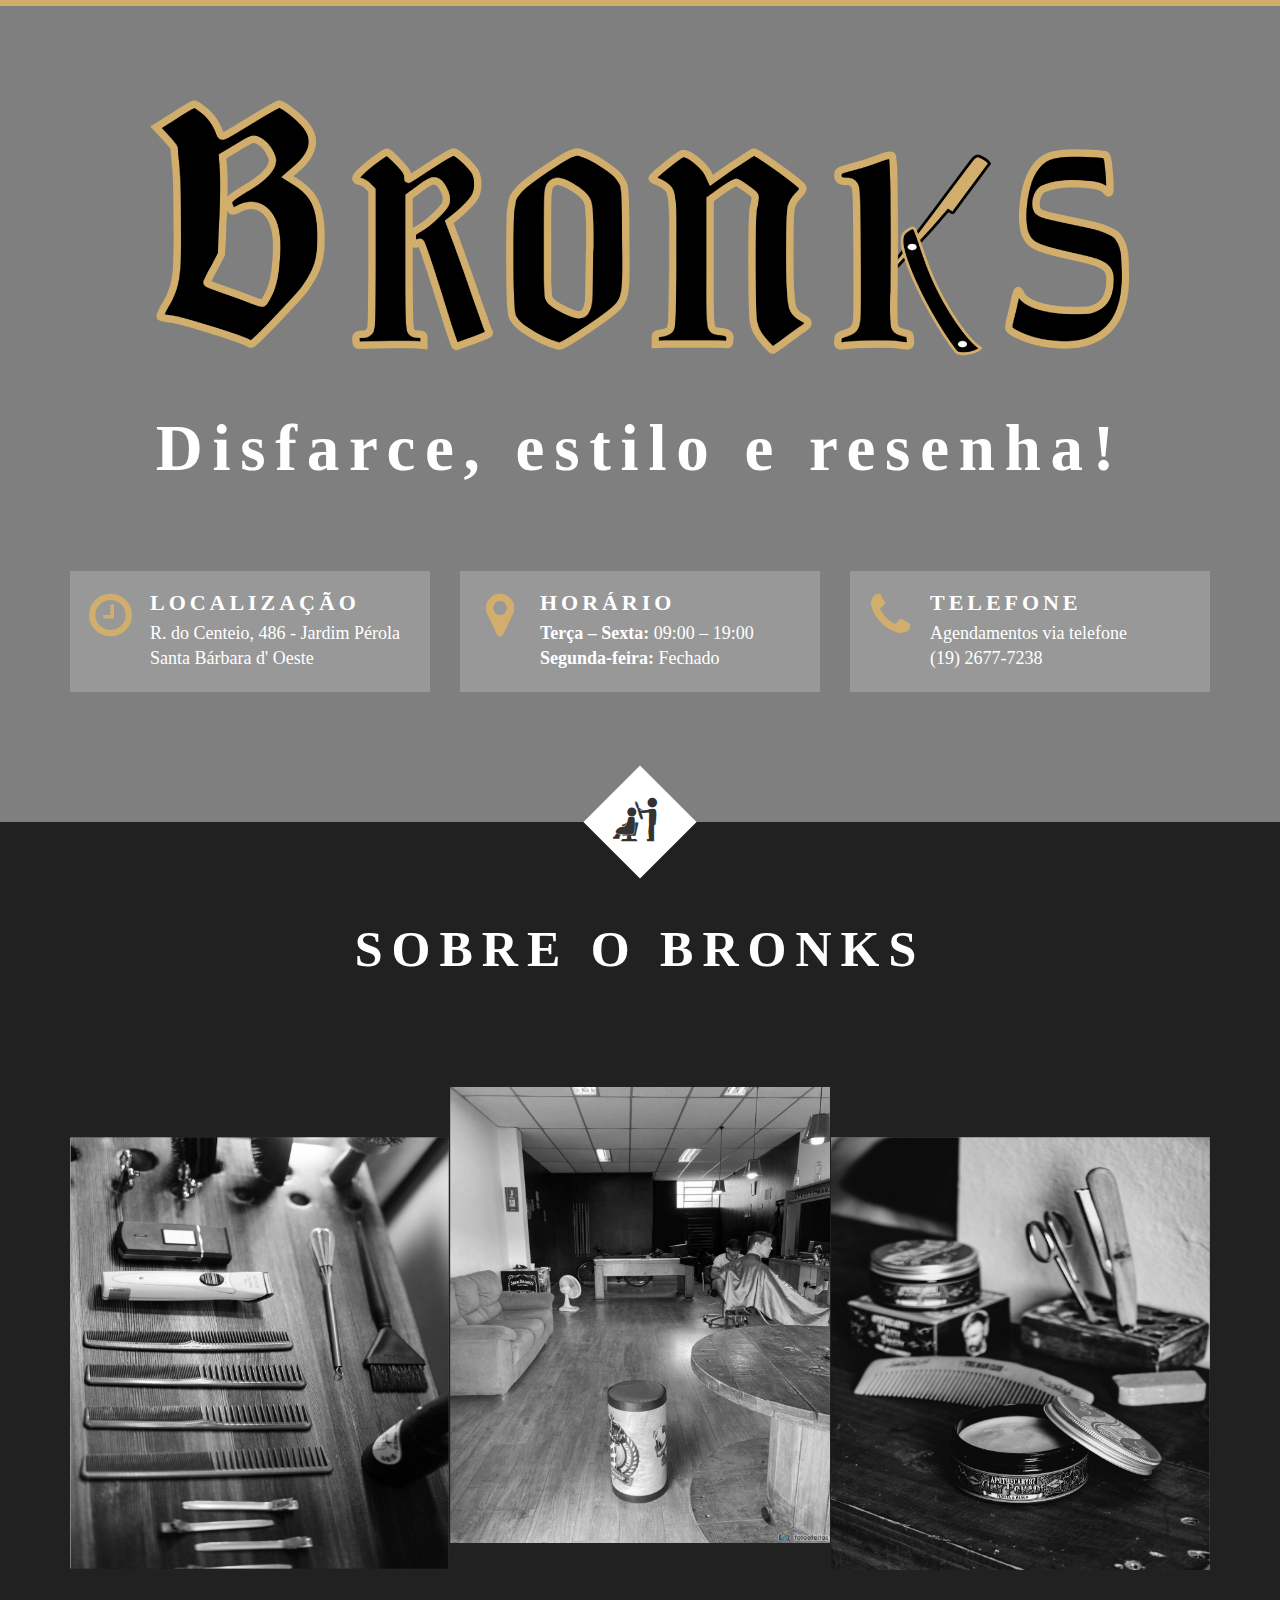
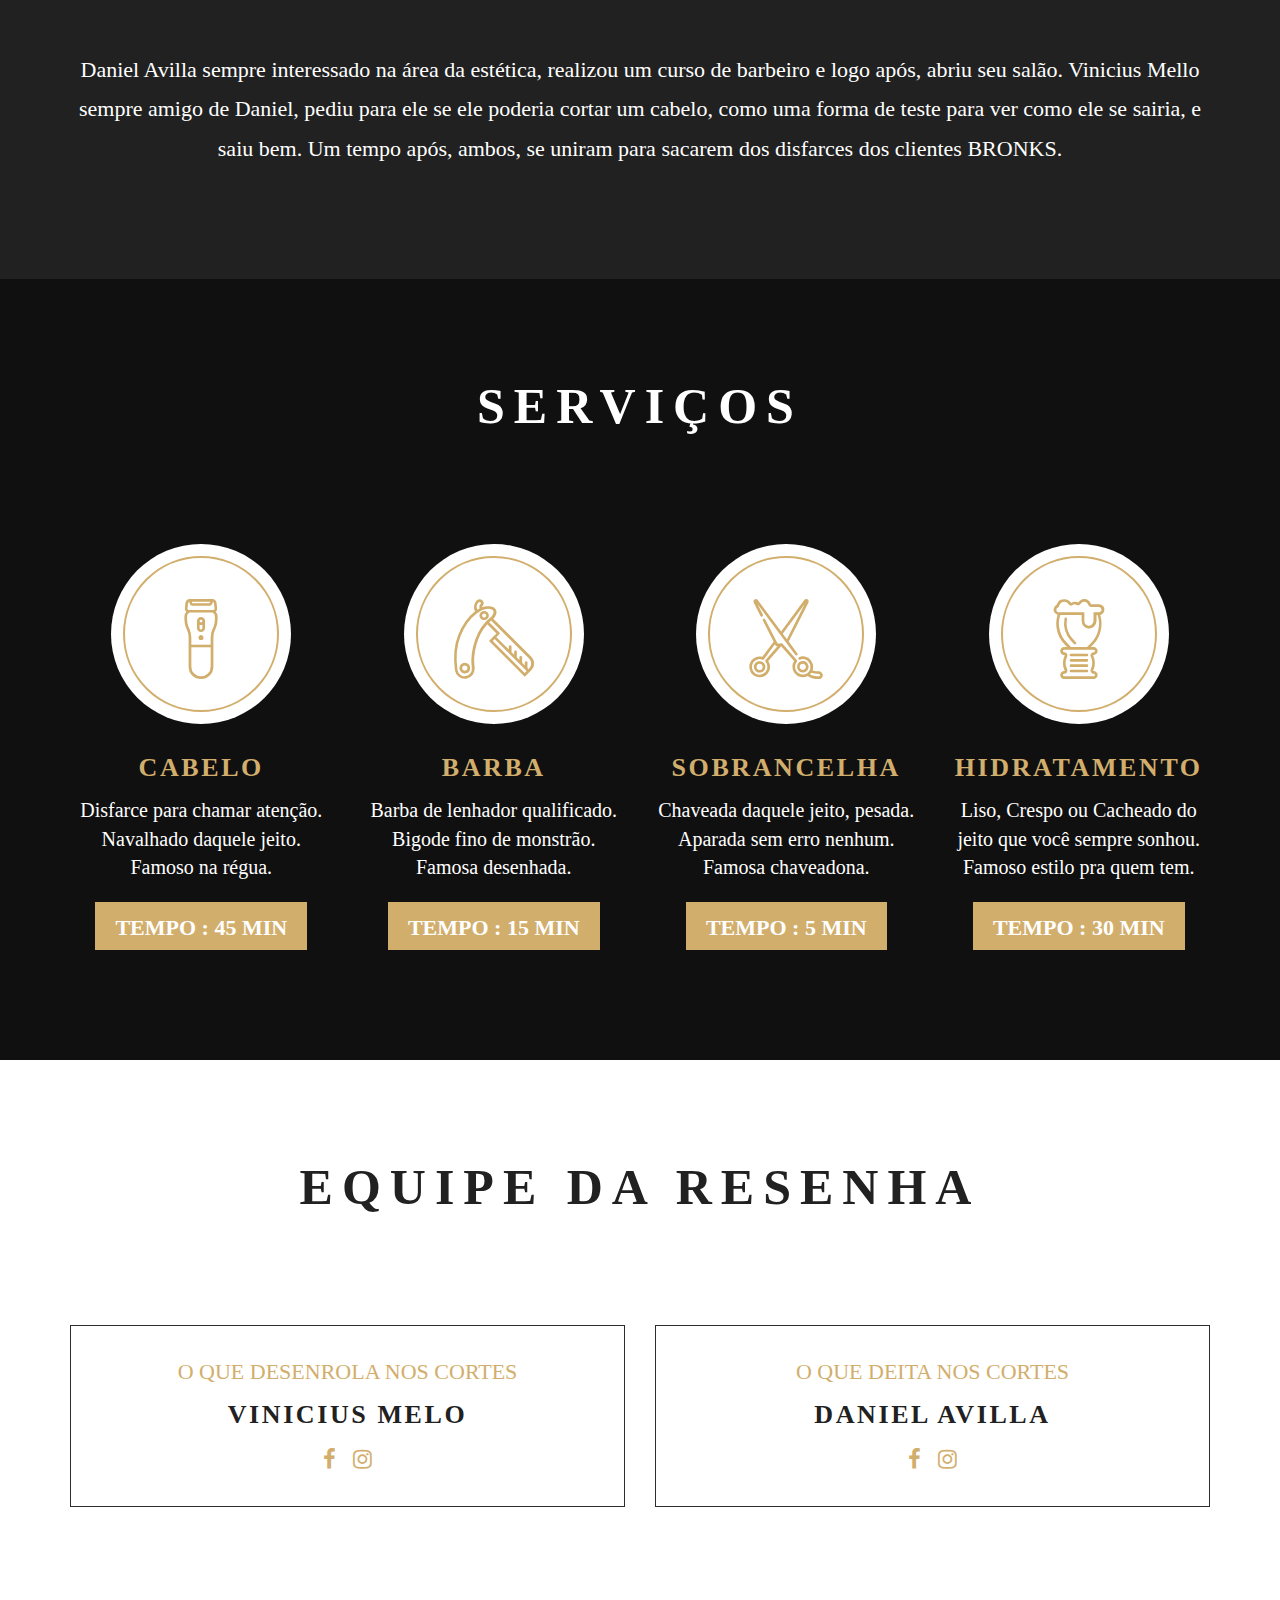
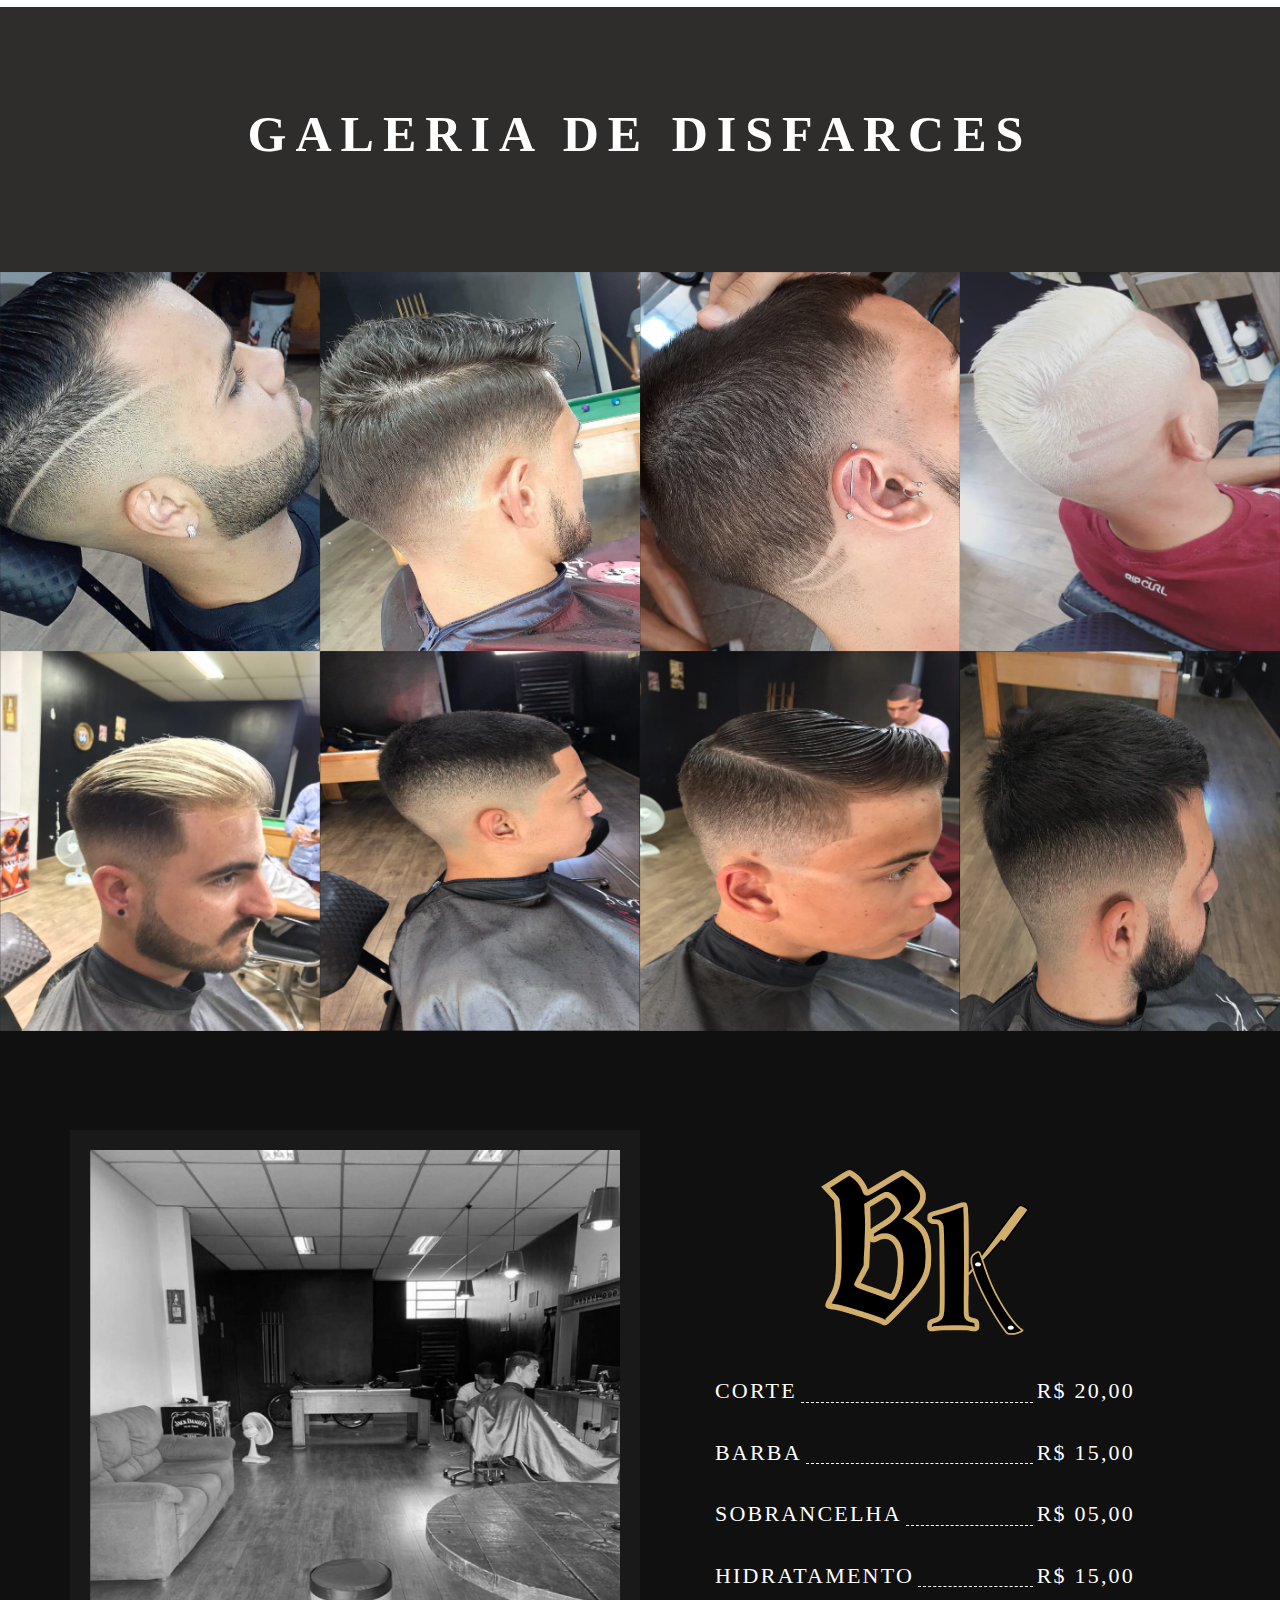
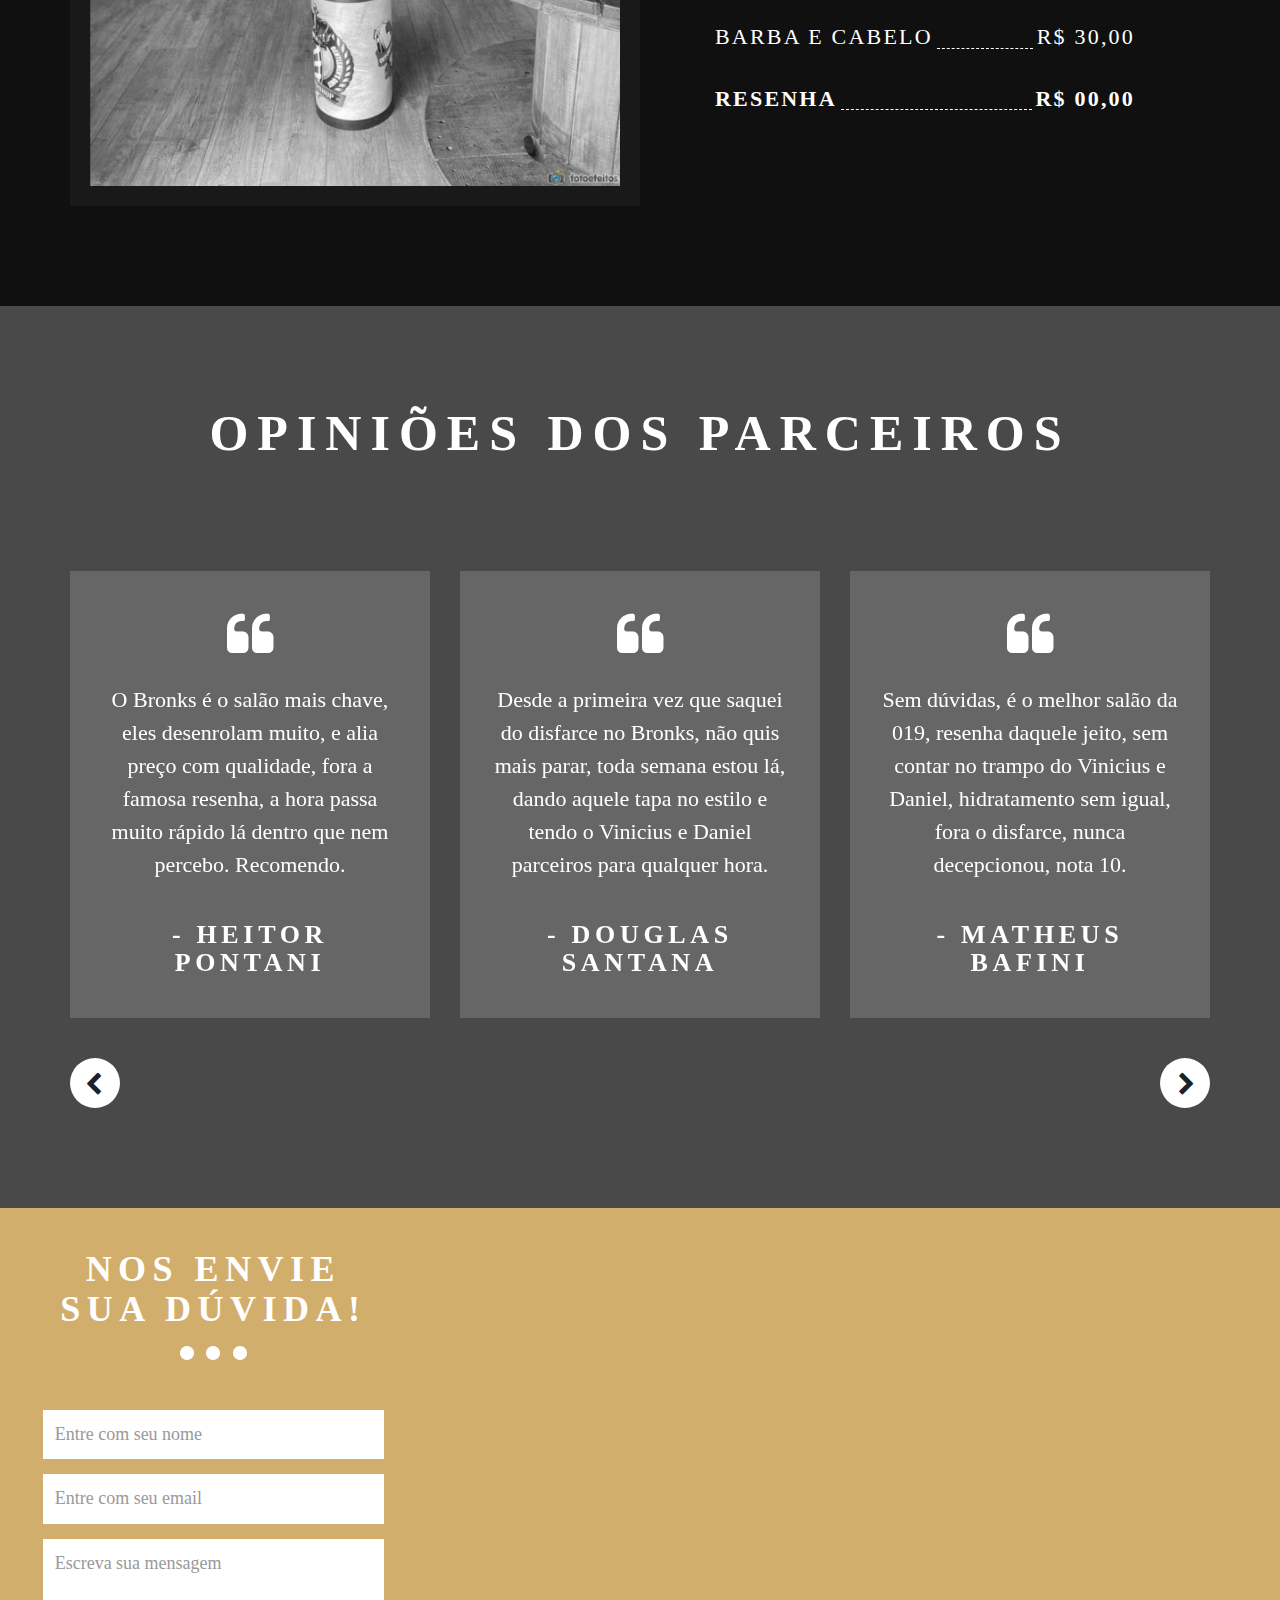
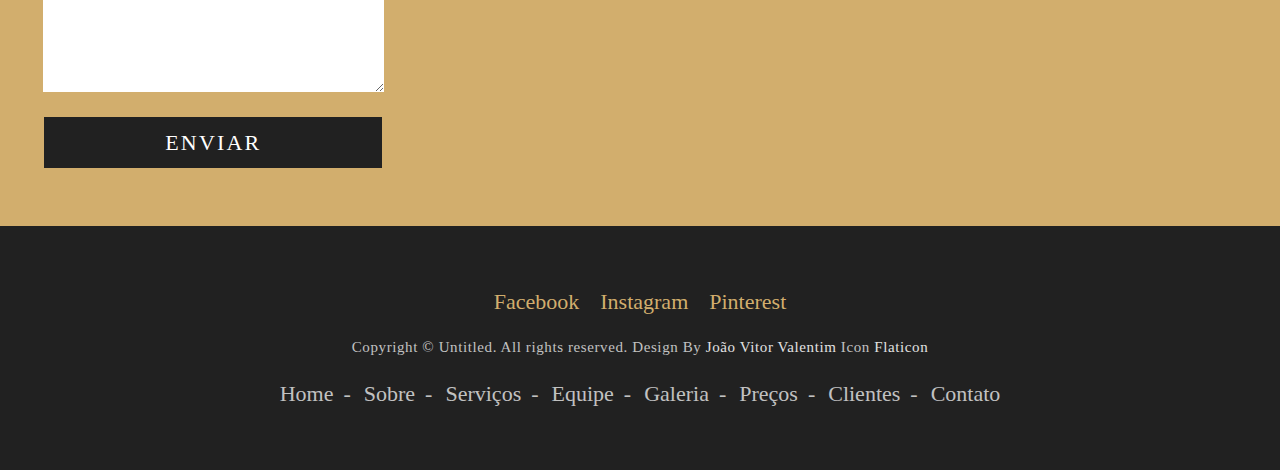
==== commit 88e07463: "Ajustes gerais" ====
--- a/index.html
+++ b/index.html
@@ -1,7 +1,6 @@
 <!DOCTYPE html>
 <html lang="br">
 <head>
-	<!-- Meta -->
 	<meta charset="utf-8">
 	<meta http-equiv="X-UA-Compatible" content="IE=edge">
 	<meta name="viewport" content="width=device-width, initial-scale=1.0">
@@ -9,39 +8,19 @@
     <meta name="keywords" content="">
 	<meta name="author" content="Awaiken Theme">
 	
-	<!-- Page Title -->
 	<title>Bronks Barbershop</title>
 
-	<!-- Google Fonts css-->
 	<link href="https://fonts.googleapis.com/css?family=Josefin+Sans:400,600,700%7CMontserrat:400,500,600,700,800,900" rel="stylesheet">
-
-	<!-- Bootstrap css -->
 	<link href="css/bootstrap.min.css" rel="stylesheet" media="screen">
-
-	<!-- Font Awesome & Flat icon css-->
 	<link href="css/font-awesome.min.css" rel="stylesheet" media="screen">
 	<link href="css/flaticon.css" rel="stylesheet" media="screen">
 	<link rel = "shortcut icon"  href="responsivo.ico">
-
-	<!-- Carousel css -->
 	<link rel="stylesheet" href="css/owl.carousel.css">
-
-	<!-- Slick nav css -->
 	<link rel="stylesheet" href="css/slicknav.css">
-
-	<!-- Main custom css -->
 	<link href="css/custom.css" rel="stylesheet" media="screen" >
 
-	<!-- HTML5 shim and Respond.js for IE8 support of HTML5 elements and media queries -->
-    <!-- WARNING: Respond.js doesn't work if you view the page via file:// -->
-    <!--[if lt IE 9]>
-      <script src="https://oss.maxcdn.com/html5shiv/3.7.2/html5shiv.min.js"></script>
-      <script src="https://oss.maxcdn.com/respond/1.4.2/respond.min.js"></script>
-	<![endif]-->
-	
 </head>
 <body data-spy="scroll" data-target="#navigation" data-offset="71">
-	<!-- Preloader starts -->
 	<div class="preloader">
 		<div class="browser-screen-loading-content">
 			<div class="loading-dots dark-gray">
@@ -53,28 +32,19 @@
 			<p class="loading-text">Carregando</p>
 		</div>
     </div>
-	<!-- Preloader Ends -->
-	
-	<!-- Header Section Starts-->
 	<header>
 		<nav id="main-nav" class="navbar navbar-default navbar-fixed-top">
 			<div class="container">
 				<div class="navbar-header">
-					<!-- Logo starts -->
 					<a class="navbar-brand" href="#">
 						<img src="images/responsivo.png" alt="Barbershop" />
 					</a>
-					<!-- Logo Ends -->
-					
-					<!-- Responsive Menu button starts -->
 					<div class="navbar-toggle">
 					</div>
-					<!-- Responsive Menu button Ends -->
 				</div>
 				
 				<div id="responsive-menu"></div>
 				
-				<!-- Navigation starts -->
 				<div class="navbar-collapse collapse" id="navigation">
 					<ul class="nav navbar-nav navbar-right main-navigation" id="main-menu">
 						<li class="active"><a href="#home">Home</a></li>
@@ -86,16 +56,12 @@
 						<li><a href="#testimonial">Depoimentos</a></li>
 						<li><a href="#contact">Contato</a></li>
 						<li> <a href="index_ingles.html"> <img src="images/eua.png"> </a> </li>
-						
 					</ul>
 				</div>
-				<!-- Navigation Ends -->
 			</div>
 		</nav>
 	</header>
-	<!-- Header Section Ends-->
-	
-	<!-- Banner Section Starts -->
+
 	<section class="banner" id="home">
 		<div class="container">
 			<div class="row">
@@ -132,7 +98,6 @@
 					<div class="banner-info-single">
 						<div class="icon-box"><i class="fa fa-phone"></i></div>
 						<h3>Telefone</h3>
-					
 						<p>Agendamentos via telefone</p>
 						<p>(19) 2677-7238</p>
 					</div>
@@ -140,12 +105,9 @@
 			</div>
 		</div>
 		
-		
 		<div class="banner-icon"><i class="flaticon-hair-salon-situation"></i></div>
 	</section>
-	<!-- Banner Section Ends -->
-	
-	<!-- About us section starts -->
+
 	<section class="aboutus" id="about"> 
 		<div class="container">
 			<div class="row">
@@ -180,9 +142,7 @@
 			</div>
 		</div>
 	</section>
-	<!-- About us section ends -->
-	
-	<!-- Services section starts -->
+
 	<section class="service" id="service">
 		<div class="container">
 			<div class="row">
@@ -253,9 +213,7 @@
 			</div>
 		</div>
 	</section>
-	<!-- Services section ends -->
-	
-	<!-- Our Team section starts -->
+
 	<section class="ourteam" id="ourteam">
 		<div class="container">
 			<div class="row">
@@ -269,19 +227,13 @@
 			<div class="row">
 				<div class="col-md-6">
 					<div class="team-box">
-						<figure>
-							<img src="images/vinicius.png"/>
-						</figure>
-						
+
 						<div class="team-entry">
 							<p>O que desenrola nos cortes</p>
 							<h3>Vinicius Melo</h3>
 							<div class="team-social">
 								<a href="#"><i class="fa fa-facebook"></i></a>
 								<a href="#"><i class="fa fa-instagram"></i></a>
-								<!--<a href="#"><i class="fa fa-pinterest-p"></i></a>
-								<a href="#"><i class="fa fa-linkedin"></i></a>
-								<a href="#"><i class="fa fa-twitter"></i></a>-->
 							</div>
 						</div>
 					</div>
@@ -289,32 +241,19 @@
 				
 				<div class="col-md-6">
 					<div class="team-box">
-						<figure>
-							<img src="images/porteiro.png" alt="" />
-						</figure>
-						
 						<div class="team-entry">
 							<p>O que deita nos cortes</p>
 							<h3>Daniel Avilla</h3>
 							<div class="team-social">
 								<a href="#"><i class="fa fa-facebook"></i></a>
 								<a href="#"><i class="fa fa-instagram"></i></a>
-								<!--<a href="#"><i class="fa fa-pinterest-p"></i></a>
-								<a href="#"><i class="fa fa-linkedin"></i></a>
-								<a href="#"><i class="fa fa-twitter"></i></a>-->
-							</div>
-						</div>
-					</div>
-				</div>
-				
-				
-			
-			
-		</div>
-	</section>
-	<!-- Our Team section ends -->
-	
-	<!-- Photo Gallery section starts -->
+							</div>
+						</div>
+					</div>
+				</div>	
+		</div>
+	</section>
+
 	<section class="gallery" id="gallery">
 		<div class="container-fluid">
 			<div class="row no-pad">
@@ -329,7 +268,7 @@
 				<div class="col-md-3 col-sm-4 col-xs-6">
 					<div class="gallery-box">
 						<figure>
-							<img src="images/8.png" alt="" />
+							<img src="images/galeria01.png" alt="" />
 						</figure>
 						
 						<div class="gallery-overlay">
@@ -343,7 +282,7 @@
 				<div class="col-md-3 col-sm-4 col-xs-6">
 					<div class="gallery-box">
 						<figure>
-							<img src="images/7.png" alt="" />
+							<img src="images/galeria02.png" alt="" />
 						</figure>
 						
 						<div class="gallery-overlay">
@@ -357,7 +296,7 @@
 				<div class="col-md-3 col-sm-4 col-xs-6">
 					<div class="gallery-box">
 						<figure>
-							<img src="images/6.png" alt="" />
+							<img src="images/galeria03.png" alt="" />
 						</figure>
 						
 						<div class="gallery-overlay">
@@ -371,7 +310,7 @@
 				<div class="col-md-3 col-sm-4 col-xs-6">
 					<div class="gallery-box">
 						<figure>
-							<img src="images/e.png" alt="" />
+							<img src="images/galeria04.png" alt="" />
 						</figure>
 						
 						<div class="gallery-overlay">
@@ -385,7 +324,7 @@
 				<div class="col-md-3 col-sm-4 col-xs-6">
 					<div class="gallery-box">
 						<figure>
-							<img src="images/d.png" alt="" />
+							<img src="images/galeria05.png" alt="" />
 						</figure>
 						
 						<div class="gallery-overlay">
@@ -399,7 +338,7 @@
 				<div class="col-md-3 col-sm-4 col-xs-6">
 					<div class="gallery-box">
 						<figure>
-							<img src="images/c.png" alt="" />
+							<img src="images/galeria06.png" alt="" />
 						</figure>
 						
 						<div class="gallery-overlay">
@@ -413,7 +352,7 @@
 				<div class="col-md-3 col-sm-4 col-xs-6">
 					<div class="gallery-box">
 						<figure>
-							<img src="images/b.png" alt="" />
+							<img src="images/galeria07.png" alt="" />
 						</figure>
 						
 						<div class="gallery-overlay">
@@ -427,7 +366,7 @@
 				<div class="col-md-3 col-sm-4 col-xs-6">
 					<div class="gallery-box">
 						<figure>
-							<img src="images/a.png" alt="" />
+							<img src="images/galeria08.png" alt="" />
 						</figure>
 						
 						<div class="gallery-overlay">
@@ -440,9 +379,7 @@
 			</div>
 		</div>
 	</section>
-	<!-- Photo Gallery section ends -->
-	
-	<!-- Pricing Section starts -->
+
 	<div class="pricing" id="pricing">
 		<div class="container">
 			<div class="row no-pad">
@@ -481,15 +418,12 @@
 						<div class="price-amount">R$ 15,00</div>
 					</div>
 					
-					
 					<div class="price-list">
 						<div class="price-item">Barba e Cabelo</div>
 						<div class="price-line"></div>
 						<div class="price-amount">R$ 30,00</div>
 					</div>
 					
-					
-
 					<div class="price-list">
 						<div class="price-item"> <strong>Resenha </strong> </div>
 						<div class="price-line"></div>
@@ -500,9 +434,7 @@
 			</div>
 		</div>
 	</div>
-	<!-- Pricing Section ends -->
-		
-	<!-- Testimonial section starts -->
+
 	<section class="testimonial" id="testimonial">
 		<div class="container">
 			<div class="row">
@@ -515,7 +447,6 @@
 			
 			<div class="row">
 				<div class="col-md-12">
-					<!-- Header slider starts -->
 					<div class="owl-carousel owl-theme testimonial-slider" id="testimonial-slider">
 						<div class="item">
 							<div class="testimonial-single">
@@ -582,16 +513,12 @@
 							</div>
 						</div>
 						
-
-					</div>
-					<!-- Header slider ends -->
-				</div>
-			</div>
-		</div>
-	</section>
-	<!-- Testimonial section ends -->
-	
-	<!-- Contactus section starts -->
+					</div>
+				</div>
+			</div>
+		</div>
+	</section>
+
 	<section class="contactus" id="contact">
 		<div class="container-fluid">
 			<div class="row no-pad">
@@ -627,7 +554,6 @@
 			</div>
 		</div>
 	</section>
-	<!-- Contactus section ends -->
 	
 	<footer>
 		<div class="container">
@@ -635,15 +561,12 @@
 				<div class="col-md-12">
 					<div class="footer-social">
 						<a href="#">Facebook</a>
-						<!--<a href="#">Twitter</a>-->
 						<a href="#">Instagram</a>
 						<a href="#">Pinterest</a>
-						<!--<a href="#">Googleplus</a>
-						<a href="#">Linkedin</a>-->
 					</div>
 					
 					<div class="site-info">
-						<p>Copyright &copy; Untitled. All rights reserved. Design By <a href="https://awaikenthemes.com/" target="_blank">Nols - Gestão Empresarial</a>  Icon <a href="https://www.flaticon.com/" target="_blank">Flaticon</a></p>
+						<p>Copyright &copy; Untitled. All rights reserved. Design By <a href="https://awaikenthemes.com/" target="_blank">João Vitor Valentim</a>  Icon <a href="https://www.flaticon.com/" target="_blank">Flaticon</a></p>
 					</div>
 					
 					<div class="footer-menu">
@@ -663,17 +586,11 @@
 		</div>
 	</footer>
 	
-    <!-- Jquery Library File -->
 	<script src="js/jquery-1.12.4.min.js"></script>
-	<!-- SmoothScroll -->
 	<script src="js/SmoothScroll.js"></script>
-    <!-- Bootstrap js file -->
 	<script src="js/bootstrap.min.js"></script>
-	<!-- Slick Nav js file -->
 	<script src="js/jquery.slicknav.js"></script>
-	<!-- Owl Carousel js file -->
 	<script src="js/owl.carousel.js"></script>
-    <!-- Main Custom js file -->
     <script src="js/function.js"></script>
 </body>
 </html>